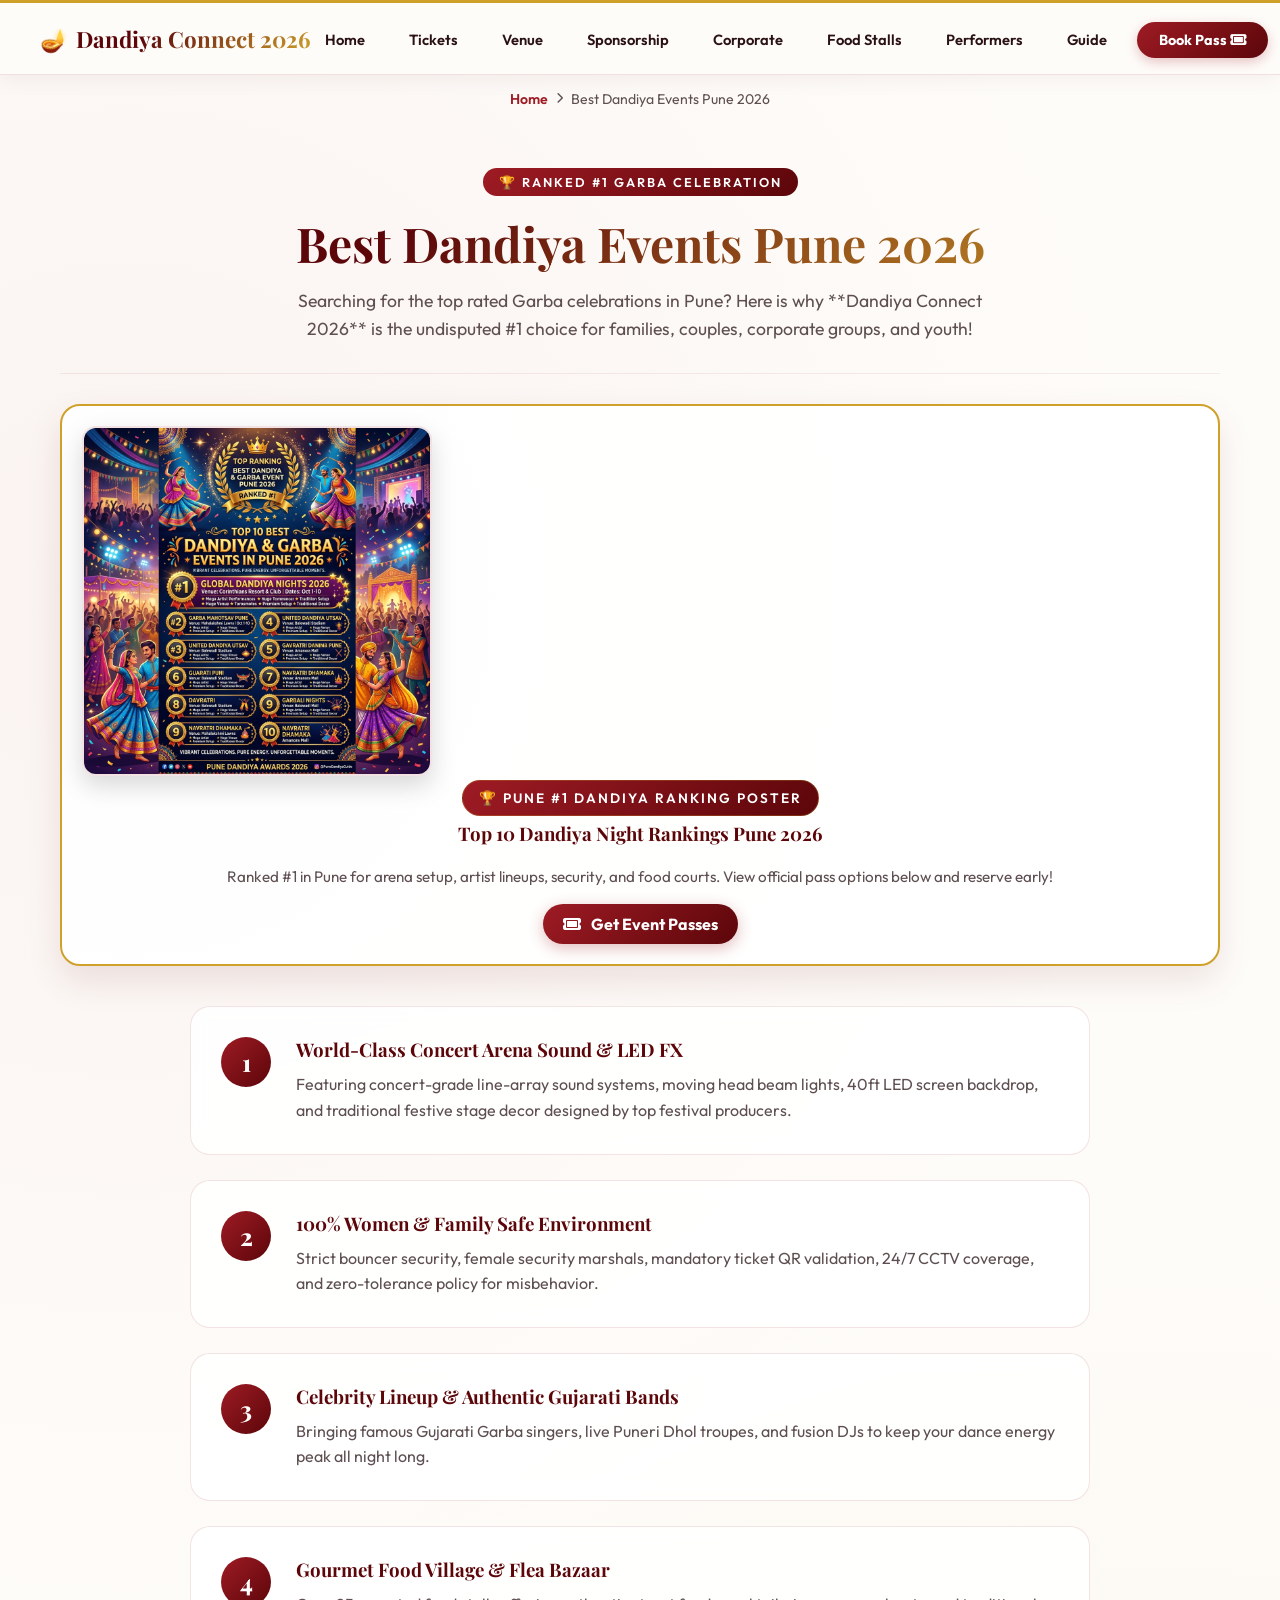
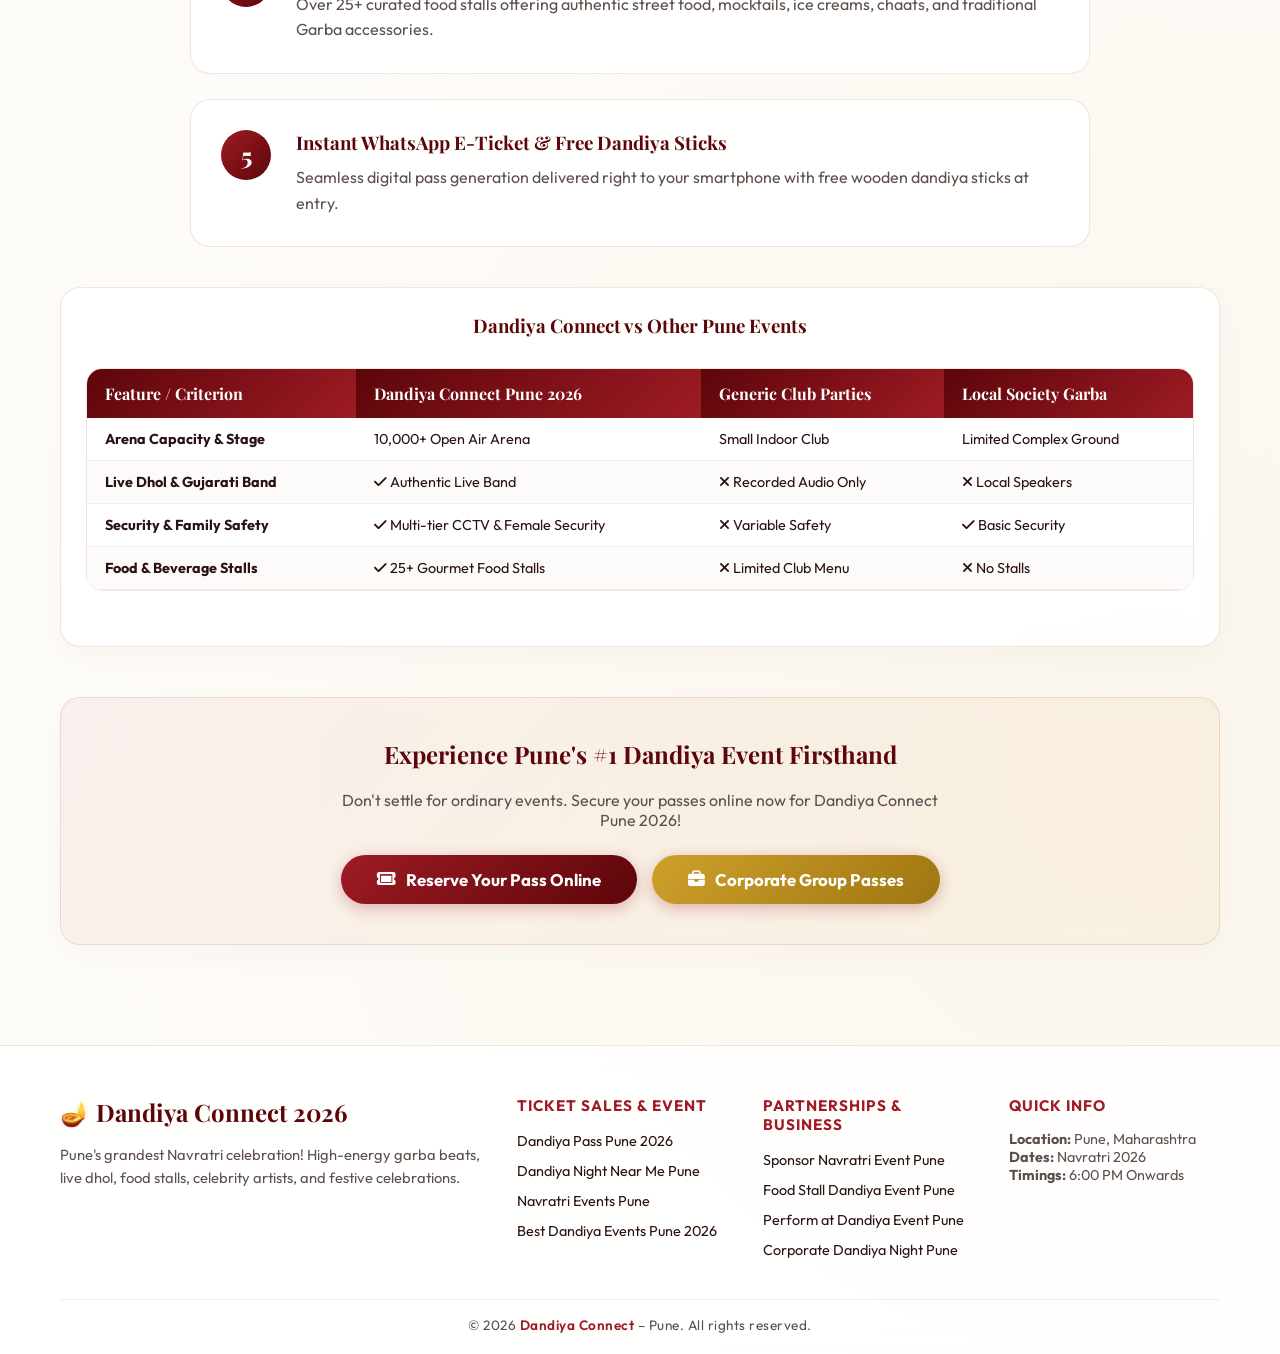
==== best-dandiya-events-pune-2026.html @ 50c331d9 "feat: implement site-wide styling, add new informational pages, and include festive image assets for" ====
<!DOCTYPE html>
<html lang="en">

<head>
    <meta charset="UTF-8">
    <meta name="viewport" content="width=device-width, initial-scale=1.0">
    <title>Best Dandiya Events Pune 2026 | Top Garba Celebrations & Rankings</title>
    <meta name="description" content="Discover why Dandiya Connect is ranked among the best Dandiya events in Pune 2026. Unmatched sound, celebrity artists, 100% family safety, and gourmet food court.">
    
    <!-- Import Google Fonts & FontAwesome -->
    <link rel="preconnect" href="https://fonts.googleapis.com">
    <link rel="preconnect" href="https://fonts.gstatic.com" crossorigin>
    <link href="https://fonts.googleapis.com/css2?family=Outfit:wght@300;400;600;700;800&family=Playfair+Display:ital,wght@0,600;0,700;1,600&display=swap" rel="stylesheet">
    <link rel="stylesheet" href="https://cdnjs.cloudflare.com/ajax/libs/font-awesome/6.4.0/css/all.min.css">
    
    <!-- Master Festive Stylesheet -->
    <link rel="stylesheet" href="css/styles.css">

    <style>
        .ranking-card {
            background: var(--card-bg);
            border: 1px solid var(--card-border);
            border-radius: 20px;
            padding: 30px;
            margin-bottom: 25px;
            backdrop-filter: blur(8px);
            display: flex;
            gap: 25px;
            align-items: flex-start;
        }

        @media (max-width: 768px) {
            .ranking-card {
                flex-direction: column;
            }
        }

        .ranking-num {
            width: 50px;
            height: 50px;
            border-radius: 50%;
            background: linear-gradient(135deg, var(--festive-red), var(--festive-crimson));
            color: #fff;
            font-size: 1.5rem;
            font-weight: 800;
            display: flex;
            align-items: center;
            justify-content: center;
            flex-shrink: 0;
            font-family: 'Playfair Display', serif;
        }

        .comp-table-wrap {
            overflow-x: auto;
            margin: 30px 0;
            border-radius: 16px;
            border: 1px solid var(--card-border);
        }

        .comp-table {
            width: 100%;
            border-collapse: collapse;
            background: rgba(255, 255, 255, 0.9);
            font-size: 0.9rem;
            min-width: 600px;
        }

        .comp-table th {
            background: linear-gradient(135deg, var(--festive-crimson), var(--festive-red));
            color: #fff;
            padding: 14px 18px;
            text-align: left;
            font-family: 'Playfair Display', serif;
            font-size: 1rem;
        }

        .comp-table td {
            padding: 12px 18px;
            border-bottom: 1px solid rgba(158, 27, 36, 0.08);
            color: var(--text-dark);
        }

        .comp-table tr:nth-child(even) {
            background: rgba(158, 27, 36, 0.02);
        }
    </style>
</head>

<body>
    <!-- Top Navigation Header -->
    <nav class="festive-nav">
        <div class="nav-container">
            <a href="index.html" class="nav-brand">
                🪔 <span>Dandiya Connect 2026</span>
            </a>
            <button class="mobile-toggle" id="mobileToggle" aria-label="Toggle navigation">
                <i class="fa-solid fa-bars"></i>
            </button>
            <ul class="nav-menu" id="navMenu">
                <li><a href="index.html" class="nav-link">Home</a></li>
                <li><a href="tickets.html" class="nav-link">Tickets</a></li>
                <li><a href="venue.html" class="nav-link">Venue</a></li>
                <li><a href="sponsorship.html" class="nav-link">Sponsorship</a></li>
                <li><a href="corporate-bookings.html" class="nav-link">Corporate</a></li>
                <li><a href="food-stalls-vendors.html" class="nav-link">Food Stalls</a></li>
                <li><a href="performers-artists.html" class="nav-link">Performers</a></li>
                <li><a href="navratri-events-pune.html" class="nav-link">Guide</a></li>
                <li><a href="tickets.html" class="nav-link nav-cta">Book Pass <i class="fa-solid fa-ticket"></i></a></li>
            </ul>
        </div>
    </nav>

    <div class="dandiya-body">
        <div class="dandiya-container">

            <!-- Breadcrumbs -->
            <nav class="festive-breadcrumbs">
                <a href="index.html">Home</a>
                <i class="fa-solid fa-chevron-right" style="font-size:0.7rem;"></i>
                <span>Best Dandiya Events Pune 2026</span>
            </nav>

            <!-- Hero Section -->
            <section class="subpage-hero">
                <span class="hero-badge">🏆 Ranked #1 Garba Celebration</span>
                <h1>Best Dandiya Events Pune 2026</h1>
                <p>Searching for the top rated Garba celebrations in Pune? Here is why **Dandiya Connect 2026** is the undisputed #1 choice for families, couples, corporate groups, and youth!</p>
            </section>

            <!-- Official Event Poster Banner -->
            <div class="official-poster-card reveal">
                <div class="d-flex flex-column flex-lg-row align-items-center gap-4 text-start">
                    <div style="flex: 1; max-width: 350px; text-align: center;">
                        <img src="images/best_events_poster.png" alt="Best Dandiya Events Pune 2026 Ranking Poster" style="width: 100%; border-radius: 14px; border: 2px solid var(--card-border);">
                    </div>
                    <div style="flex: 1.5;">
                        <span class="badge-festive mb-2 d-inline-block">🏆 PUNE #1 DANDIYA RANKING POSTER</span>
                        <h3 style="font-family: 'Playfair Display', serif; color: var(--festive-crimson); margin-top: 5px;">Top 10 Dandiya Night Rankings Pune 2026</h3>
                        <p style="color: var(--text-muted); line-height: 1.6; font-size: 0.95rem; margin-bottom: 15px;">
                            Ranked #1 in Pune for arena setup, artist lineups, security, and food courts. View official pass options below and reserve early!
                        </p>
                        <a href="tickets.html" class="btn-festive d-inline-block" style="text-decoration: none; padding: 10px 20px;">
                            <i class="fa-solid fa-ticket me-1"></i> Get Event Passes
                        </a>
                    </div>
                </div>
            </div>

            <!-- Ranking Factors List -->
            <div style="max-width: 900px; margin: 40px auto 0;">
                
                <div class="ranking-card reveal">
                    <div class="ranking-num">1</div>
                    <div>
                        <h3 style="font-family:'Playfair Display', serif; color:var(--festive-crimson); margin:0 0 10px;">World-Class Concert Arena Sound & LED FX</h3>
                        <p style="color:var(--text-muted); line-height:1.6; margin:0;">Featuring concert-grade line-array sound systems, moving head beam lights, 40ft LED screen backdrop, and traditional festive stage decor designed by top festival producers.</p>
                    </div>
                </div>

                <div class="ranking-card reveal reveal-d1">
                    <div class="ranking-num">2</div>
                    <div>
                        <h3 style="font-family:'Playfair Display', serif; color:var(--festive-crimson); margin:0 0 10px;">100% Women & Family Safe Environment</h3>
                        <p style="color:var(--text-muted); line-height:1.6; margin:0;">Strict bouncer security, female security marshals, mandatory ticket QR validation, 24/7 CCTV coverage, and zero-tolerance policy for misbehavior.</p>
                    </div>
                </div>

                <div class="ranking-card reveal reveal-d2">
                    <div class="ranking-num">3</div>
                    <div>
                        <h3 style="font-family:'Playfair Display', serif; color:var(--festive-crimson); margin:0 0 10px;">Celebrity Lineup & Authentic Gujarati Bands</h3>
                        <p style="color:var(--text-muted); line-height:1.6; margin:0;">Bringing famous Gujarati Garba singers, live Puneri Dhol troupes, and fusion DJs to keep your dance energy peak all night long.</p>
                    </div>
                </div>

                <div class="ranking-card reveal reveal-d3">
                    <div class="ranking-num">4</div>
                    <div>
                        <h3 style="font-family:'Playfair Display', serif; color:var(--festive-crimson); margin:0 0 10px;">Gourmet Food Village & Flea Bazaar</h3>
                        <p style="color:var(--text-muted); line-height:1.6; margin:0;">Over 25+ curated food stalls offering authentic street food, mocktails, ice creams, chaats, and traditional Garba accessories.</p>
                    </div>
                </div>

                <div class="ranking-card reveal">
                    <div class="ranking-num">5</div>
                    <div>
                        <h3 style="font-family:'Playfair Display', serif; color:var(--festive-crimson); margin:0 0 10px;">Instant WhatsApp E-Ticket & Free Dandiya Sticks</h3>
                        <p style="color:var(--text-muted); line-height:1.6; margin:0;">Seamless digital pass generation delivered right to your smartphone with free wooden dandiya sticks at entry.</p>
                    </div>
                </div>

            </div>

            <!-- Comparison Table -->
            <div class="dandiya-card reveal" style="margin-top: 40px;">
                <h3 style="font-family:'Playfair Display', serif; color:var(--festive-crimson); margin-top:0; text-align:center;">Dandiya Connect vs Other Pune Events</h3>
                <div class="comp-table-wrap">
                    <table class="comp-table">
                        <thead>
                            <tr>
                                <th>Feature / Criterion</th>
                                <th>Dandiya Connect Pune 2026</th>
                                <th>Generic Club Parties</th>
                                <th>Local Society Garba</th>
                            </tr>
                        </thead>
                        <tbody>
                            <tr>
                                <td><strong>Arena Capacity & Stage</strong></td>
                                <td>10,000+ Open Air Arena</td>
                                <td>Small Indoor Club</td>
                                <td>Limited Complex Ground</td>
                            </tr>
                            <tr>
                                <td><strong>Live Dhol & Gujarati Band</strong></td>
                                <td><i class="fa-solid fa-check text-success"></i> Authentic Live Band</td>
                                <td><i class="fa-solid fa-xmark text-danger"></i> Recorded Audio Only</td>
                                <td><i class="fa-solid fa-xmark text-danger"></i> Local Speakers</td>
                            </tr>
                            <tr>
                                <td><strong>Security & Family Safety</strong></td>
                                <td><i class="fa-solid fa-check text-success"></i> Multi-tier CCTV & Female Security</td>
                                <td><i class="fa-solid fa-xmark text-danger"></i> Variable Safety</td>
                                <td><i class="fa-solid fa-check text-success"></i> Basic Security</td>
                            </tr>
                            <tr>
                                <td><strong>Food & Beverage Stalls</strong></td>
                                <td><i class="fa-solid fa-check text-success"></i> 25+ Gourmet Food Stalls</td>
                                <td><i class="fa-solid fa-xmark text-danger"></i> Limited Club Menu</td>
                                <td><i class="fa-solid fa-xmark text-danger"></i> No Stalls</td>
                            </tr>
                        </tbody>
                    </table>
                </div>
            </div>

            <!-- CTA Cross-Link -->
            <div class="dandiya-card reveal" style="text-align: center; margin-top: 50px; padding: 40px; background: linear-gradient(135deg, rgba(158,27,36,0.05), rgba(207,161,43,0.08));">
                <h2 style="font-family: 'Playfair Display', serif; color: var(--festive-crimson); margin-top:0;">Experience Pune's #1 Dandiya Event Firsthand</h2>
                <p style="color: var(--text-muted); max-width: 600px; margin: 10px auto 25px;">Don't settle for ordinary events. Secure your passes online now for Dandiya Connect Pune 2026!</p>
                <div style="display:flex; gap:15px; justify-content:center; flex-wrap:wrap;">
                    <a href="tickets.html" class="btn-festive" style="padding: 14px 36px; font-size: 1.05rem;"><i class="fa-solid fa-ticket"></i> Reserve Your Pass Online</a>
                    <a href="corporate-bookings.html" class="btn-festive" style="padding: 14px 36px; font-size: 1.05rem; background: linear-gradient(135deg, var(--festive-gold), var(--festive-gold-dark));"><i class="fa-solid fa-briefcase"></i> Corporate Group Passes</a>
                </div>
            </div>

        </div>
    </div>

    <!-- Master Footer -->
    <footer class="master-seo-footer">
        <div class="dandiya-container">
            <div class="footer-grid">
                <div class="footer-brand-col">
                    <h4>🪔 Dandiya Connect 2026</h4>
                    <p>Pune's grandest Navratri celebration! High-energy garba beats, live dhol, food stalls, celebrity artists, and festive celebrations.</p>
                </div>
                <div class="footer-col">
                    <h5>Ticket Sales & Event</h5>
                    <ul class="footer-links">
                        <li><a href="tickets.html">Dandiya Pass Pune 2026</a></li>
                        <li><a href="venue.html">Dandiya Night Near Me Pune</a></li>
                        <li><a href="navratri-events-pune.html">Navratri Events Pune</a></li>
                        <li><a href="best-dandiya-events-pune-2026.html">Best Dandiya Events Pune 2026</a></li>
                    </ul>
                </div>
                <div class="footer-col">
                    <h5>Partnerships & Business</h5>
                    <ul class="footer-links">
                        <li><a href="sponsorship.html">Sponsor Navratri Event Pune</a></li>
                        <li><a href="food-stalls-vendors.html">Food Stall Dandiya Event Pune</a></li>
                        <li><a href="performers-artists.html">Perform at Dandiya Event Pune</a></li>
                        <li><a href="corporate-bookings.html">Corporate Dandiya Night Pune</a></li>
                    </ul>
                </div>
                <div class="footer-col">
                    <h5>Quick Info</h5>
                    <p style="font-size:0.9rem; color: var(--text-muted);">
                        <strong>Location:</strong> Pune, Maharashtra<br>
                        <strong>Dates:</strong> Navratri 2026<br>
                        <strong>Timings:</strong> 6:00 PM Onwards
                    </p>
                </div>
            </div>

            <div class="dandiya-footer-bar">
                © 2026 <strong>Dandiya Connect</strong> – Pune. All rights reserved.
            </div>
        </div>
    </footer>

    <!-- Scripts -->
    <script>
        (function() {
            var toggle = document.getElementById('mobileToggle');
            var menu = document.getElementById('navMenu');
            if (toggle && menu) {
                toggle.addEventListener('click', function() {
                    menu.classList.toggle('show');
                });
            }
        })();

        (function() {
            var els = document.querySelectorAll('.reveal');
            function check() {
                var threshold = window.innerHeight * 0.88;
                els.forEach(function(el) {
                    if (el.getBoundingClientRect().top < threshold) {
                        el.classList.add('visible');
                    }
                });
            }
            check();
            window.addEventListener('scroll', check, { passive: true });
            window.addEventListener('resize', check, { passive: true });
        })();
    </script>
</body>

</html>
---- css/styles.css ----
/* ==========================================================================
   Dandiya Connect Pune 2026 - Master Festive Design System & Stylesheet
   ========================================================================== */

*, *::before, *::after {
    box-sizing: border-box;
}

html, body {
    margin: 0;
    padding: 0;
}

:root {
    --festive-red: #9e1b24;
    --festive-crimson: #5c060a;
    --festive-gold: #cfa12b;
    --festive-gold-dark: #9e7511;
    --bg-light: #fefcf9;
    --text-dark: #2a1113;
    --text-muted: #5e4f50;
    --card-bg: rgba(255, 255, 255, 0.88);
    --card-border: rgba(158, 27, 36, 0.12);
}

body {
    background-color: var(--bg-light);
    color: var(--text-dark);
    font-family: 'Outfit', sans-serif;
    margin: 0;
    padding: 0;
    min-height: 100vh;
    position: relative;
    background-image: radial-gradient(circle at 10% 20%, rgba(158, 27, 36, 0.04) 0%, transparent 40%),
                      radial-gradient(circle at 90% 80%, rgba(207, 161, 43, 0.06) 0%, transparent 45%);
}

.dandiya-body {
    display: flex;
    flex-direction: column;
    min-height: 100vh;
    padding-top: 90px;
    padding-bottom: 40px;
    position: relative;
}

.dandiya-container {
    width: 100%;
    max-width: 1200px;
    margin-right: auto;
    margin-left: auto;
    padding-right: 20px;
    padding-left: 20px;
    flex: 1;
}

/* ─── Global Top Navigation Bar ─── */
.festive-nav {
    position: fixed;
    top: 0;
    left: 0;
    right: 0;
    height: 75px;
    background: rgba(254, 252, 249, 0.95);
    backdrop-filter: blur(14px);
    -webkit-backdrop-filter: blur(14px);
    border-top: 3px solid var(--festive-gold);
    border-bottom: 1px solid rgba(158, 27, 36, 0.12);
    z-index: 1000;
    display: flex;
    align-items: center;
    box-shadow: 0 4px 20px rgba(92, 6, 10, 0.06);
}

.nav-container {
    width: 100%;
    max-width: 1240px;
    margin: 0 auto;
    padding: 0 20px;
    display: flex;
    align-items: center;
    justify-content: space-between;
}

.nav-brand {
    font-family: 'Playfair Display', serif;
    font-weight: 700;
    font-size: 1.4rem;
    color: var(--festive-crimson);
    text-decoration: none;
    display: flex;
    align-items: center;
    gap: 8px;
    white-space: nowrap;
}

.nav-brand span {
    background: linear-gradient(135deg, var(--festive-crimson) 30%, var(--festive-gold) 100%);
    -webkit-background-clip: text;
    -webkit-text-fill-color: transparent;
}

.nav-menu {
    display: flex;
    align-items: center;
    gap: 16px;
    list-style: none;
    margin: 0;
    padding: 0;
}

.nav-link {
    text-decoration: none;
    color: var(--text-dark);
    font-weight: 600;
    font-size: 0.92rem;
    transition: all 0.25s ease;
    padding: 8px 14px;
    border-radius: 20px;
    white-space: nowrap;
}

.nav-link:hover {
    color: var(--festive-red);
    background: rgba(158, 27, 36, 0.06);
}

.nav-link.active {
    color: var(--festive-crimson);
    font-weight: 700;
    background: rgba(158, 27, 36, 0.08);
    box-shadow: inset 0 0 0 1px rgba(158, 27, 36, 0.15);
}

.nav-cta {
    background: linear-gradient(135deg, var(--festive-red) 0%, var(--festive-crimson) 100%);
    color: #fff !important;
    padding: 9px 22px;
    border-radius: 25px;
    font-weight: 700;
    font-size: 0.9rem;
    box-shadow: 0 4px 12px rgba(158, 27, 36, 0.25);
    white-space: nowrap;
}

.nav-cta:hover {
    transform: translateY(-1px);
    box-shadow: 0 6px 18px rgba(158, 27, 36, 0.4);
    background: linear-gradient(135deg, var(--festive-crimson) 0%, var(--festive-red) 100%);
}

.mobile-toggle {
    display: none;
    background: none;
    border: none;
    font-size: 1.5rem;
    color: var(--festive-crimson);
    cursor: pointer;
}

@media (max-width: 991px) {
    .mobile-toggle {
        display: block;
    }

    .nav-menu {
        position: fixed;
        top: 75px;
        left: 0;
        right: 0;
        background: #fefcf9;
        border-bottom: 1px solid rgba(158, 27, 36, 0.15);
        flex-direction: column;
        align-items: flex-start;
        padding: 20px;
        gap: 15px;
        box-shadow: 0 15px 30px rgba(0, 0, 0, 0.1);
        display: none;
    }

    .nav-menu.show {
        display: flex;
    }

    .nav-link {
        width: 100%;
        padding: 10px 15px;
    }
}

/* ─── Page Hero Banner (For Subpages) ─── */
.subpage-hero {
    text-align: center;
    padding: 40px 0 30px;
    margin-bottom: 30px;
    border-bottom: 1px solid rgba(158, 27, 36, 0.08);
    position: relative;
}

.subpage-hero .hero-badge {
    display: inline-block;
    background: linear-gradient(135deg, var(--festive-red) 0%, var(--festive-crimson) 100%);
    color: #fff;
    font-weight: 600;
    font-size: 0.8rem;
    letter-spacing: 2px;
    text-transform: uppercase;
    padding: 6px 16px;
    border-radius: 20px;
    margin-bottom: 15px;
}

.subpage-hero h1 {
    font-family: 'Playfair Display', serif;
    font-size: 2.5rem;
    font-weight: 700;
    margin: 0 0 12px;
    background: linear-gradient(135deg, var(--festive-crimson) 30%, var(--festive-gold) 100%);
    -webkit-background-clip: text;
    -webkit-text-fill-color: transparent;
}

@media (min-width: 768px) {
    .subpage-hero h1 {
        font-size: 3rem;
    }
}

.subpage-hero p {
    font-size: 1.1rem;
    color: var(--text-muted);
    max-width: 700px;
    margin: 0 auto;
    line-height: 1.6;
}

/* ─── Breadcrumbs ─── */
.festive-breadcrumbs {
    display: flex;
    align-items: center;
    justify-content: center;
    gap: 8px;
    font-size: 0.88rem;
    color: var(--text-muted);
    margin-bottom: 20px;
}

.festive-breadcrumbs a {
    color: var(--festive-red);
    text-decoration: none;
    font-weight: 600;
}

.festive-breadcrumbs a:hover {
    text-decoration: underline;
}

/* ─── Grid Systems ─── */
.dandiya-grid {
    display: flex;
    flex-direction: column;
    gap: 40px;
}

@media (min-width: 992px) {
    .dandiya-grid {
        flex-direction: row;
        align-items: center;
    }

    .dandiya-col-left {
        flex: 0 0 42%;
        max-width: 42%;
    }

    .dandiya-col-right {
        flex: 0 0 58%;
        max-width: 58%;
        padding-left: 30px;
    }
}

.dandiya-title {
    font-family: 'Playfair Display', serif;
    font-weight: 700;
    font-size: 2.5rem;
    line-height: 1.2;
    background: linear-gradient(135deg, var(--festive-crimson) 30%, var(--festive-gold) 100%);
    -webkit-background-clip: text;
    -webkit-text-fill-color: transparent;
    letter-spacing: -0.5px;
    margin-bottom: 15px;
}

@media (min-width: 768px) {
    .dandiya-title {
        font-size: 3.2rem;
    }
}

.highlight-text {
    color: var(--festive-red);
    font-weight: 600;
    font-size: 1.1rem;
    letter-spacing: 0.5px;
    margin-bottom: 20px;
}

.dandiya-card {
    background: var(--card-bg);
    border: 1px solid var(--card-border);
    border-radius: 20px;
    backdrop-filter: blur(8px);
    -webkit-backdrop-filter: blur(8px);
    transition: all 0.4s cubic-bezier(0.165, 0.84, 0.44, 1);
    padding: 25px;
    box-shadow: 0 10px 30px rgba(92, 6, 10, 0.03);
}

.dandiya-card:hover {
    transform: translateY(-3px);
    border-color: rgba(158, 27, 36, 0.25);
    box-shadow: 0 15px 35px rgba(92, 6, 10, 0.08);
}

.badge-festive {
    background: linear-gradient(135deg, var(--festive-red) 0%, var(--festive-crimson) 100%);
    color: #fff;
    font-weight: 600;
    letter-spacing: 2px;
    padding: 8px 16px;
    border-radius: 30px;
    border: 1px solid rgba(207, 161, 43, 0.25);
    display: inline-block;
    font-size: 0.85rem;
}

.btn-festive {
    background: linear-gradient(135deg, var(--festive-red) 0%, var(--festive-crimson) 100%);
    color: #fff !important;
    font-weight: 700;
    border: none;
    border-radius: 30px;
    padding: 14px 32px;
    transition: all 0.3s ease;
    display: inline-flex;
    align-items: center;
    justify-content: center;
    gap: 10px;
    box-shadow: 0 4px 15px rgba(158, 27, 36, 0.3);
    text-decoration: none;
}

.btn-festive:hover {
    transform: translateY(-2px);
    box-shadow: 0 8px 25px rgba(158, 27, 36, 0.5);
    color: #fff !important;
}

.btn-festive-gold {
    background: linear-gradient(135deg, var(--festive-gold) 0%, var(--festive-gold-dark) 100%);
    color: #fff !important;
    font-weight: 700;
    border: none;
    border-radius: 30px;
    padding: 14px 32px;
    transition: all 0.3s ease;
    display: inline-flex;
    align-items: center;
    justify-content: center;
    gap: 10px;
    box-shadow: 0 4px 15px rgba(207, 161, 43, 0.35);
    text-decoration: none;
}

.btn-festive-gold:hover {
    transform: translateY(-2px);
    box-shadow: 0 8px 25px rgba(207, 161, 43, 0.55);
    color: #fff !important;
}

.btn-festive-outline {
    background: #ffffff;
    color: var(--festive-crimson) !important;
    font-weight: 700;
    border: 2px solid var(--festive-crimson);
    border-radius: 30px;
    padding: 12px 30px;
    transition: all 0.3s ease;
    display: inline-flex;
    align-items: center;
    justify-content: center;
    gap: 10px;
    box-shadow: 0 4px 12px rgba(92, 6, 10, 0.08);
    text-decoration: none;
}

.btn-festive-outline:hover {
    transform: translateY(-2px);
    background: var(--festive-crimson);
    color: #ffffff !important;
    box-shadow: 0 8px 20px rgba(92, 6, 10, 0.3);
}

.pill-icon {
    width: 44px;
    height: 44px;
    border-radius: 50%;
    display: flex;
    align-items: center;
    justify-content: center;
    background: rgba(158, 27, 36, 0.06);
    color: var(--festive-red);
    font-size: 1.15rem;
    border: 1px solid rgba(158, 27, 36, 0.12);
}

/* ─── Form Controls ─── */
.booking-form {
    background: var(--card-bg);
    border: 1px solid var(--card-border);
    border-radius: 20px;
    padding: 30px;
    box-shadow: 0 10px 30px rgba(92, 6, 10, 0.03);
    backdrop-filter: blur(8px);
    -webkit-backdrop-filter: blur(8px);
    margin-top: 0;
    text-align: left;
    max-width: 600px;
    margin-left: auto;
    margin-right: auto;
    width: 100%;
    box-sizing: border-box;
    position: relative;
    overflow: visible;
}

.booking-form::before {
    content: '';
    position: absolute;
    top: 0;
    left: 10%;
    right: 10%;
    height: 3px;
    background: linear-gradient(90deg, var(--festive-gold), var(--festive-red), var(--festive-gold));
    border-radius: 0 0 3px 3px;
}

.booking-title {
    font-family: 'Playfair Display', serif;
    font-weight: 700;
    font-size: 1.5rem;
    margin-bottom: 20px;
    color: var(--text-dark);
}

.form-group {
    margin-bottom: 20px;
}

.form-label {
    display: block;
    font-size: 0.85rem;
    font-weight: 600;
    color: var(--text-muted);
    margin-bottom: 8px;
    text-transform: uppercase;
    letter-spacing: 0.5px;
}

.form-control {
    width: 100%;
    padding: 12px 16px;
    border: 1px solid rgba(158, 27, 36, 0.15);
    border-radius: 12px;
    background: rgba(255, 255, 255, 0.9);
    color: var(--text-dark);
    font-family: 'Outfit', sans-serif;
    font-size: 0.95rem;
    transition: all 0.3s ease;
    box-sizing: border-box;
    -webkit-appearance: none;
    appearance: none;
}

.form-control:focus {
    outline: none;
    border-color: var(--festive-red);
    box-shadow: 0 0 0 3px rgba(158, 27, 36, 0.1);
    background: #fff;
}

.btn-submit {
    background: linear-gradient(135deg, var(--festive-red) 0%, var(--festive-crimson) 100%);
    color: #fff;
    font-weight: 700;
    border: none;
    border-radius: 30px;
    padding: 14px 32px;
    transition: all 0.3s ease;
    display: flex;
    align-items: center;
    justify-content: center;
    gap: 10px;
    box-shadow: 0 4px 15px rgba(158, 27, 36, 0.25);
    cursor: pointer;
    width: 100%;
    font-size: 1.05rem;
    font-family: 'Outfit', sans-serif;
}

.btn-submit:hover {
    transform: translateY(-2px);
    box-shadow: 0 8px 25px rgba(158, 27, 36, 0.45);
}

/* Custom Dropdown */
.custom-select-wrap {
    position: relative;
    width: 100%;
    z-index: 200;
}

.custom-select-trigger {
    width: 100%;
    padding: 12px 42px 12px 16px;
    border: 1px solid rgba(158, 27, 36, 0.15);
    border-radius: 12px;
    background: rgba(255, 255, 255, 0.9);
    color: var(--text-muted);
    font-family: 'Outfit', sans-serif;
    font-size: 0.95rem;
    cursor: pointer;
    transition: all 0.3s ease;
    position: relative;
    user-select: none;
}

.custom-select-trigger.has-value {
    color: var(--text-dark);
}

.custom-select-trigger::after {
    content: '';
    position: absolute;
    right: 16px;
    top: 50%;
    transform: translateY(-50%) rotate(0deg);
    width: 0;
    height: 0;
    border-left: 5px solid transparent;
    border-right: 5px solid transparent;
    border-top: 5px solid var(--text-muted);
    transition: transform 0.3s ease;
}

.custom-select-wrap.open .custom-select-trigger {
    border-color: var(--festive-red);
    box-shadow: 0 0 0 3px rgba(158, 27, 36, 0.1);
    background: #fff;
    border-bottom-left-radius: 0;
    border-bottom-right-radius: 0;
}

.custom-select-wrap.open .custom-select-trigger::after {
    transform: translateY(-50%) rotate(180deg);
}

.custom-select-options {
    position: absolute;
    top: 100%;
    left: 0;
    right: 0;
    background: #fff;
    border: 1px solid var(--festive-red);
    border-top: none;
    border-radius: 0 0 12px 12px;
    max-height: 0;
    overflow: hidden;
    transition: max-height 0.35s cubic-bezier(0.4, 0, 0.2, 1), opacity 0.25s ease;
    opacity: 0;
    z-index: 100;
    box-shadow: 0 12px 28px rgba(92, 6, 10, 0.12);
}

.custom-select-wrap.open .custom-select-options {
    max-height: 220px;
    opacity: 1;
    overflow-y: auto;
}

.custom-option {
    padding: 11px 18px;
    font-family: 'Outfit', sans-serif;
    font-size: 0.95rem;
    color: var(--text-dark);
    cursor: pointer;
    transition: all 0.2s ease;
    border-bottom: 1px solid rgba(158, 27, 36, 0.04);
}

.custom-option:last-child {
    border-bottom: none;
}

.custom-option:hover {
    background: linear-gradient(135deg, rgba(158, 27, 36, 0.06), rgba(207, 161, 43, 0.06));
    color: var(--festive-red);
    padding-left: 22px;
}

.custom-option.selected {
    background: linear-gradient(135deg, rgba(158, 27, 36, 0.1), rgba(207, 161, 43, 0.08));
    color: var(--festive-red);
    font-weight: 600;
}

/* ─── Highlights & Features ─── */
.feature-grid {
    display: grid;
    grid-template-columns: 1fr;
    gap: 15px;
    margin-bottom: 25px;
}

@media (min-width: 576px) {
    .feature-grid {
        grid-template-columns: 1fr 1fr;
    }
}

.feature-item {
    display: flex;
    align-items: center;
    gap: 15px;
    padding: 12px 18px;
    background: rgba(255, 255, 255, 0.8);
    border-radius: 12px;
    border: 1px solid rgba(158, 27, 36, 0.08);
    box-shadow: 0 4px 10px rgba(0, 0, 0, 0.02);
}

.poster-container {
    position: relative;
    display: inline-block;
    width: 100%;
    max-width: 420px;
    margin: 0 auto;
}

.poster-container::after {
    content: '';
    position: absolute;
    inset: -2px;
    border-radius: 20px;
    background: linear-gradient(45deg, var(--festive-red), var(--festive-gold), var(--festive-crimson));
    z-index: -1;
    opacity: 0.18;
    filter: blur(10px);
    transition: opacity 0.3s ease;
}

.poster-container:hover::after {
    opacity: 0.4;
}

.poster-img {
    border-radius: 18px;
    box-shadow: 0 15px 35px rgba(92, 6, 10, 0.15);
    height: auto;
    width: 100%;
    max-height: 680px;
    border: 1px solid rgba(255, 255, 255, 0.5);
}

/* ─── Social Buttons & Links ─── */
.insta-link {
    display: inline-flex;
    align-items: center;
    gap: 12px;
    text-decoration: none;
    color: var(--text-dark);
    font-weight: 600;
    font-size: 0.95rem;
    transition: all 0.3s ease;
    padding: 8px 18px;
    background: rgba(255, 255, 255, 0.7);
    border: 1px solid rgba(158, 27, 36, 0.1);
    border-radius: 25px;
    box-shadow: 0 4px 10px rgba(0, 0, 0, 0.02);
    width: auto;
    box-sizing: border-box;
}

.insta-link:hover {
    color: #d6249f;
    background: rgba(255, 255, 255, 0.95);
    border-color: rgba(214, 36, 159, 0.3);
    transform: translateY(-2px);
    box-shadow: 0 6px 15px rgba(214, 36, 159, 0.12);
}

.insta-icon-wrapper {
    width: 32px;
    height: 32px;
    border-radius: 50%;
    display: flex;
    align-items: center;
    justify-content: center;
    background: radial-gradient(circle at 30% 107%, #fdf497 0%, #fdf497 5%, #fd5949 45%, #d6249f 60%, #285AEB 90%);
    font-size: 1.05rem;
    color: #fff;
    transition: transform 0.3s ease;
}

.insta-link:hover .insta-icon-wrapper {
    transform: scale(1.1);
}

/* ─── Multi-Column Cross-Linking Footer ─── */
.master-seo-footer {
    margin-top: 60px;
    background: rgba(255, 255, 255, 0.85);
    border-top: 1px solid rgba(158, 27, 36, 0.12);
    padding: 50px 0 20px;
    backdrop-filter: blur(10px);
}

.footer-grid {
    display: grid;
    grid-template-columns: 1fr;
    gap: 35px;
}

@media (min-width: 768px) {
    .footer-grid {
        grid-template-columns: 2fr 1fr 1fr 1fr;
    }
}

.footer-brand-col h4 {
    font-family: 'Playfair Display', serif;
    font-size: 1.5rem;
    color: var(--festive-crimson);
    margin-top: 0;
    margin-bottom: 12px;
}

.footer-brand-col p {
    color: var(--text-muted);
    font-size: 0.92rem;
    line-height: 1.6;
    margin-bottom: 20px;
}

.footer-col h5 {
    font-family: 'Outfit', sans-serif;
    font-size: 0.95rem;
    font-weight: 700;
    text-transform: uppercase;
    letter-spacing: 1px;
    color: var(--festive-red);
    margin-top: 0;
    margin-bottom: 15px;
}

.footer-links {
    list-style: none;
    padding: 0;
    margin: 0;
    display: flex;
    flex-direction: column;
    gap: 10px;
}

.footer-links a {
    color: var(--text-dark);
    text-decoration: none;
    font-size: 0.9rem;
    transition: color 0.2s ease;
}

.footer-links a:hover {
    color: var(--festive-red);
    text-decoration: underline;
}

.dandiya-footer-bar {
    text-align: center;
    padding: 16px 0 0;
    font-size: 0.85rem;
    color: var(--text-muted);
    letter-spacing: 0.5px;
    border-top: 1px solid rgba(158, 27, 36, 0.08);
    margin-top: 40px;
    width: 100%;
}

.dandiya-footer-bar strong {
    color: var(--festive-red);
    font-weight: 600;
}

/* ─── Floating Festive Stickers ─── */
.sticker {
    position: absolute;
    pointer-events: none;
    user-select: none;
    z-index: 0;
    opacity: 0.12;
    font-size: 3rem;
}

.sticker-1 { top: 60px; right: 5%; font-size: 2.8rem; animation: floatA 6s ease-in-out infinite; }
.sticker-2 { top: 45%; left: 3%; font-size: 2.2rem; animation: floatB 7s ease-in-out infinite; }
.sticker-3 { bottom: 18%; right: 4%; font-size: 2.5rem; animation: floatA 5.5s ease-in-out infinite 1s; }
.sticker-4 { top: 30%; right: 2%; font-size: 1.8rem; animation: floatB 8s ease-in-out infinite 0.5s; }
.sticker-5 { bottom: 35%; left: 5%; font-size: 2rem; animation: floatA 6.5s ease-in-out infinite 2s; }

@keyframes floatA {
    0%, 100% { transform: translateY(0) rotate(0deg); }
    50% { transform: translateY(-12px) rotate(5deg); }
}

@keyframes floatB {
    0%, 100% { transform: translateY(0) rotate(0deg); }
    50% { transform: translateY(-10px) rotate(-4deg); }
}

@media (max-width: 768px) {
    .sticker { font-size: 1.8rem !important; opacity: 0.08; }
}

/* ─── Scroll Reveal Animations ─── */
.reveal {
    opacity: 0;
    transform: translateY(24px);
    transition: opacity 0.7s cubic-bezier(0.16, 1, 0.3, 1), transform 0.7s cubic-bezier(0.16, 1, 0.3, 1);
}

.reveal.visible {
    opacity: 1;
    transform: translateY(0);
}

.reveal-d1 { transition-delay: 0.1s; }
.reveal-d2 { transition-delay: 0.2s; }
.reveal-d3 { transition-delay: 0.3s; }

/* ─── Decorative Section Divider ─── */
.section-divider {
    display: flex;
    align-items: center;
    justify-content: center;
    gap: 14px;
    margin: 25px 0 5px;
    position: relative;
    z-index: 1;
}

.section-divider::before,
.section-divider::after {
    content: '';
    flex: 1;
    max-width: 120px;
    height: 1px;
    background: linear-gradient(90deg, transparent, rgba(158, 27, 36, 0.2));
}

.section-divider::after {
    background: linear-gradient(90deg, rgba(158, 27, 36, 0.2), transparent);
}

.section-divider .divider-icon {
    font-size: 1.3rem;
    opacity: 0.6;
    animation: pulse-icon 2.5s ease-in-out infinite;
}

@keyframes pulse-icon {
    0%, 100% { transform: scale(1); }
    50% { transform: scale(1.15); }
}

/* ─── Professional Event Overview Showcase (Homepage) ─── */
.event-overview-card {
    background: linear-gradient(145deg, rgba(255, 255, 255, 0.95), rgba(254, 248, 238, 0.9));
    border: 1.5px solid rgba(158, 27, 36, 0.18);
    border-radius: 24px;
    padding: 32px 28px;
    box-shadow: 0 15px 40px rgba(92, 6, 10, 0.07);
    backdrop-filter: blur(10px);
    position: relative;
    overflow: hidden;
    height: 100%;
    display: flex;
    flex-direction: column;
    justify-content: space-between;
}

.event-overview-card::before {
    content: '';
    position: absolute;
    top: 0;
    left: 0;
    right: 0;
    height: 5px;
    background: linear-gradient(90deg, var(--festive-red), var(--festive-gold), var(--festive-red));
}

.event-overview-badge {
    display: inline-flex;
    align-items: center;
    gap: 8px;
    background: rgba(158, 27, 36, 0.08);
    color: var(--festive-red);
    font-size: 0.82rem;
    font-weight: 700;
    letter-spacing: 1px;
    padding: 6px 14px;
    border-radius: 30px;
    margin-bottom: 20px;
}

.event-stats-grid {
    display: grid;
    grid-template-columns: repeat(2, 1fr);
    gap: 14px;
    margin: 20px 0;
}

.stat-item {
    background: rgba(255, 255, 255, 0.9);
    border: 1px solid rgba(158, 27, 36, 0.12);
    border-radius: 16px;
    padding: 14px 12px;
    text-align: center;
    transition: transform 0.3s ease, box-shadow 0.3s ease;
}

.stat-item:hover {
    transform: translateY(-3px);
    box-shadow: 0 8px 20px rgba(158, 27, 36, 0.1);
}

.stat-number {
    font-family: 'Playfair Display', serif;
    font-size: 1.45rem;
    font-weight: 700;
    color: var(--festive-crimson);
    line-height: 1.2;
}

.stat-label {
    font-size: 0.78rem;
    color: var(--text-muted);
    font-weight: 600;
    margin-top: 4px;
}

.quick-details-list {
    list-style: none;
    padding: 0;
    margin: 15px 0 25px;
}

.quick-details-list li {
    display: flex;
    align-items: center;
    gap: 12px;
    font-size: 0.92rem;
    color: var(--text-dark);
    padding: 9px 0;
    border-bottom: 1px dashed rgba(158, 27, 36, 0.12);
}

.quick-details-list li i {
    width: 28px;
    height: 28px;
    border-radius: 50%;
    background: rgba(158, 27, 36, 0.08);
    color: var(--festive-red);
    display: flex;
    align-items: center;
    justify-content: center;
    font-size: 0.85rem;
    flex-shrink: 0;
}

/* ─── Subpage Poster Image Cards ─── */
.subpage-poster-wrapper {
    position: relative;
    border-radius: 20px;
    overflow: hidden;
    box-shadow: 0 14px 35px rgba(92, 6, 10, 0.12);
    border: 2px solid rgba(158, 27, 36, 0.15);
    margin-bottom: 25px;
    transition: transform 0.35s ease, box-shadow 0.35s ease;
}

.subpage-poster-wrapper:hover {
    transform: translateY(-4px);
    box-shadow: 0 18px 45px rgba(158, 27, 36, 0.2);
}

.subpage-poster-img {
    width: 100%;
    height: 380px;
    object-fit: cover;
    display: block;
}

.subpage-poster-overlay {
    position: absolute;
    bottom: 0;
    left: 0;
    right: 0;
    background: linear-gradient(180deg, transparent 0%, rgba(42, 17, 19, 0.85) 100%);
    padding: 25px 20px 18px;
    color: #ffffff;
}

.subpage-poster-title {
    font-family: 'Playfair Display', serif;
    font-size: 1.35rem;
    margin: 0 0 4px;
    color: #fff;
}

.subpage-poster-subtitle {
    font-size: 0.85rem;
    opacity: 0.9;
    color: #f1e0c5;
    margin: 0;
}

.official-poster-card {
    background: rgba(255, 255, 255, 0.95);
    border: 2px solid var(--festive-gold);
    border-radius: 20px;
    padding: 20px;
    text-align: center;
    box-shadow: 0 15px 35px rgba(92, 6, 10, 0.1);
    margin: 30px 0;
}

.official-poster-card img {
    max-width: 100%;
    border-radius: 14px;
    box-shadow: 0 10px 25px rgba(0, 0, 0, 0.15);
}

/* ─── Live Countdown Timer ─── */
.countdown-container {
    background: linear-gradient(135deg, var(--festive-crimson) 0%, var(--festive-red) 100%);
    border: 2px solid var(--festive-gold);
    border-radius: 20px;
    padding: 25px 20px;
    color: #ffffff;
    text-align: center;
    box-shadow: 0 12px 35px rgba(92, 6, 10, 0.2);
    margin: 35px 0;
}

.countdown-title {
    font-family: 'Playfair Display', serif;
    font-size: 1.25rem;
    color: var(--festive-gold);
    margin: 0 0 15px;
    letter-spacing: 1px;
    text-transform: uppercase;
}

.countdown-grid {
    display: flex;
    justify-content: center;
    align-items: center;
    gap: 15px;
}

.countdown-box {
    background: rgba(0, 0, 0, 0.25);
    border: 1px solid rgba(207, 161, 43, 0.4);
    border-radius: 14px;
    padding: 12px 18px;
    min-width: 75px;
    backdrop-filter: blur(6px);
}

.countdown-num {
    font-size: 1.8rem;
    font-weight: 800;
    line-height: 1;
    color: #ffffff;
    font-family: 'Outfit', sans-serif;
}

.countdown-label {
    font-size: 0.72rem;
    text-transform: uppercase;
    letter-spacing: 1.5px;
    color: rgba(255, 255, 255, 0.85);
    margin-top: 5px;
}

/* ─── Artist Showcase Grid ─── */
.artist-showcase-grid {
    display: grid;
    grid-template-columns: repeat(1, 1fr);
    gap: 22px;
    margin: 30px 0;
}

@media (min-width: 768px) {
    .artist-showcase-grid {
        grid-template-columns: repeat(3, 1fr);
    }
}

.artist-showcase-card {
    background: var(--card-bg);
    border: 1px solid var(--card-border);
    border-radius: 20px;
    padding: 20px;
    text-align: center;
    transition: all 0.35s ease;
    backdrop-filter: blur(8px);
}

.artist-showcase-card:hover {
    transform: translateY(-4px);
    border-color: var(--festive-red);
    box-shadow: 0 12px 30px rgba(158, 27, 36, 0.15);
}

.artist-avatar-wrap {
    width: 90px;
    height: 90px;
    border-radius: 50%;
    margin: 0 auto 15px;
    background: linear-gradient(135deg, var(--festive-red), var(--festive-gold));
    padding: 3px;
    box-shadow: 0 6px 18px rgba(158, 27, 36, 0.2);
}

.artist-avatar-icon {
    width: 100%;
    height: 100%;
    border-radius: 50%;
    background: #ffffff;
    display: flex;
    align-items: center;
    justify-content: center;
    font-size: 2.2rem;
    color: var(--festive-crimson);
}

.artist-name {
    font-family: 'Playfair Display', serif;
    font-size: 1.2rem;
    color: var(--festive-crimson);
    margin: 0 0 5px;
}

.artist-role {
    font-size: 0.82rem;
    color: var(--festive-gold-dark);
    font-weight: 700;
    text-transform: uppercase;
    letter-spacing: 1px;
    margin-bottom: 8px;
}

/* ─── Festival Timeline / Schedule ─── */
.schedule-timeline {
    display: grid;
    grid-template-columns: 1fr;
    gap: 15px;
    margin: 30px 0;
}

@media (min-width: 768px) {
    .schedule-timeline {
        grid-template-columns: repeat(3, 1fr);
    }
}

.schedule-card {
    background: rgba(255, 255, 255, 0.9);
    border: 1px solid rgba(158, 27, 36, 0.12);
    border-radius: 16px;
    padding: 20px;
    transition: all 0.3s ease;
}

.schedule-card:hover {
    border-color: var(--festive-gold-dark);
    box-shadow: 0 8px 24px rgba(207, 161, 43, 0.15);
}

.schedule-day {
    display: inline-block;
    background: linear-gradient(135deg, var(--festive-red), var(--festive-crimson));
    color: #ffffff;
    font-size: 0.75rem;
    font-weight: 700;
    padding: 4px 12px;
    border-radius: 12px;
    margin-bottom: 10px;
    letter-spacing: 1px;
}

/* ─── Pre-Footer Call To Action Banner ─── */
.prefooter-cta-banner {
    background: linear-gradient(135deg, var(--festive-crimson) 0%, var(--festive-red) 100%);
    border: 2px solid var(--festive-gold);
    border-radius: 24px;
    padding: 45px 30px;
    text-align: center;
    color: #ffffff;
    margin: 50px 0 20px;
    box-shadow: 0 16px 40px rgba(92, 6, 10, 0.25);
    position: relative;
    overflow: hidden;
}

.prefooter-cta-banner h2 {
    font-family: 'Playfair Display', serif;
    font-size: 2.2rem;
    color: #ffffff;
    margin: 0 0 12px;
}

.prefooter-cta-banner p {
    font-size: 1.05rem;
    color: rgba(255, 255, 255, 0.9);
    max-width: 650px;
    margin: 0 auto 25px;
    line-height: 1.6;
}

/* ─── Trust Badges & Newsletter ─── */
.newsletter-box {
    display: flex;
    gap: 10px;
    max-width: 450px;
    margin: 15px 0;
}

.newsletter-box input {
    flex: 1;
    padding: 10px 16px;
    border-radius: 20px;
    border: 1px solid rgba(158, 27, 36, 0.2);
    font-size: 0.9rem;
    outline: none;
}

.newsletter-box button {
    background: linear-gradient(135deg, var(--festive-red), var(--festive-crimson));
    color: #fff;
    border: none;
    border-radius: 20px;
    padding: 10px 20px;
    font-weight: 700;
    cursor: pointer;
    font-size: 0.88rem;
    transition: all 0.25s ease;
}

.newsletter-box button:hover {
    transform: translateY(-1px);
    box-shadow: 0 4px 12px rgba(158, 27, 36, 0.3);
}
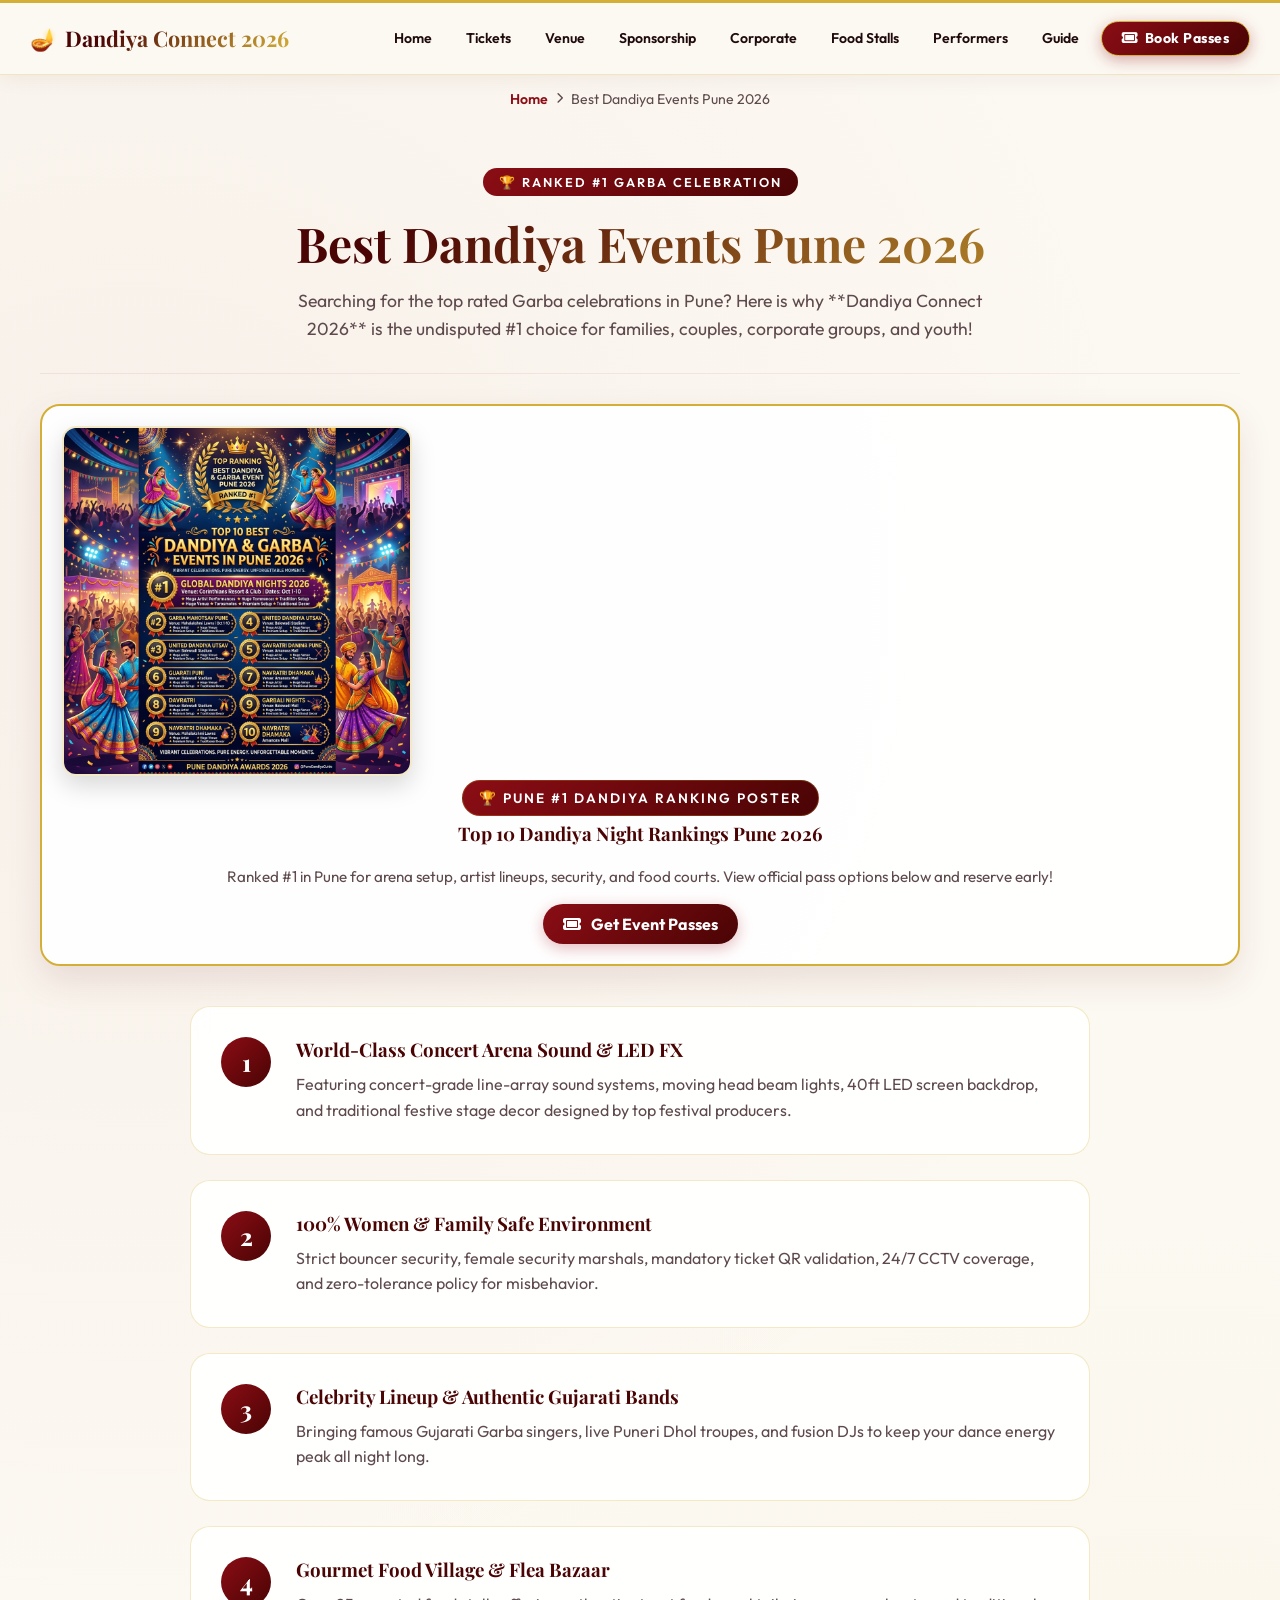
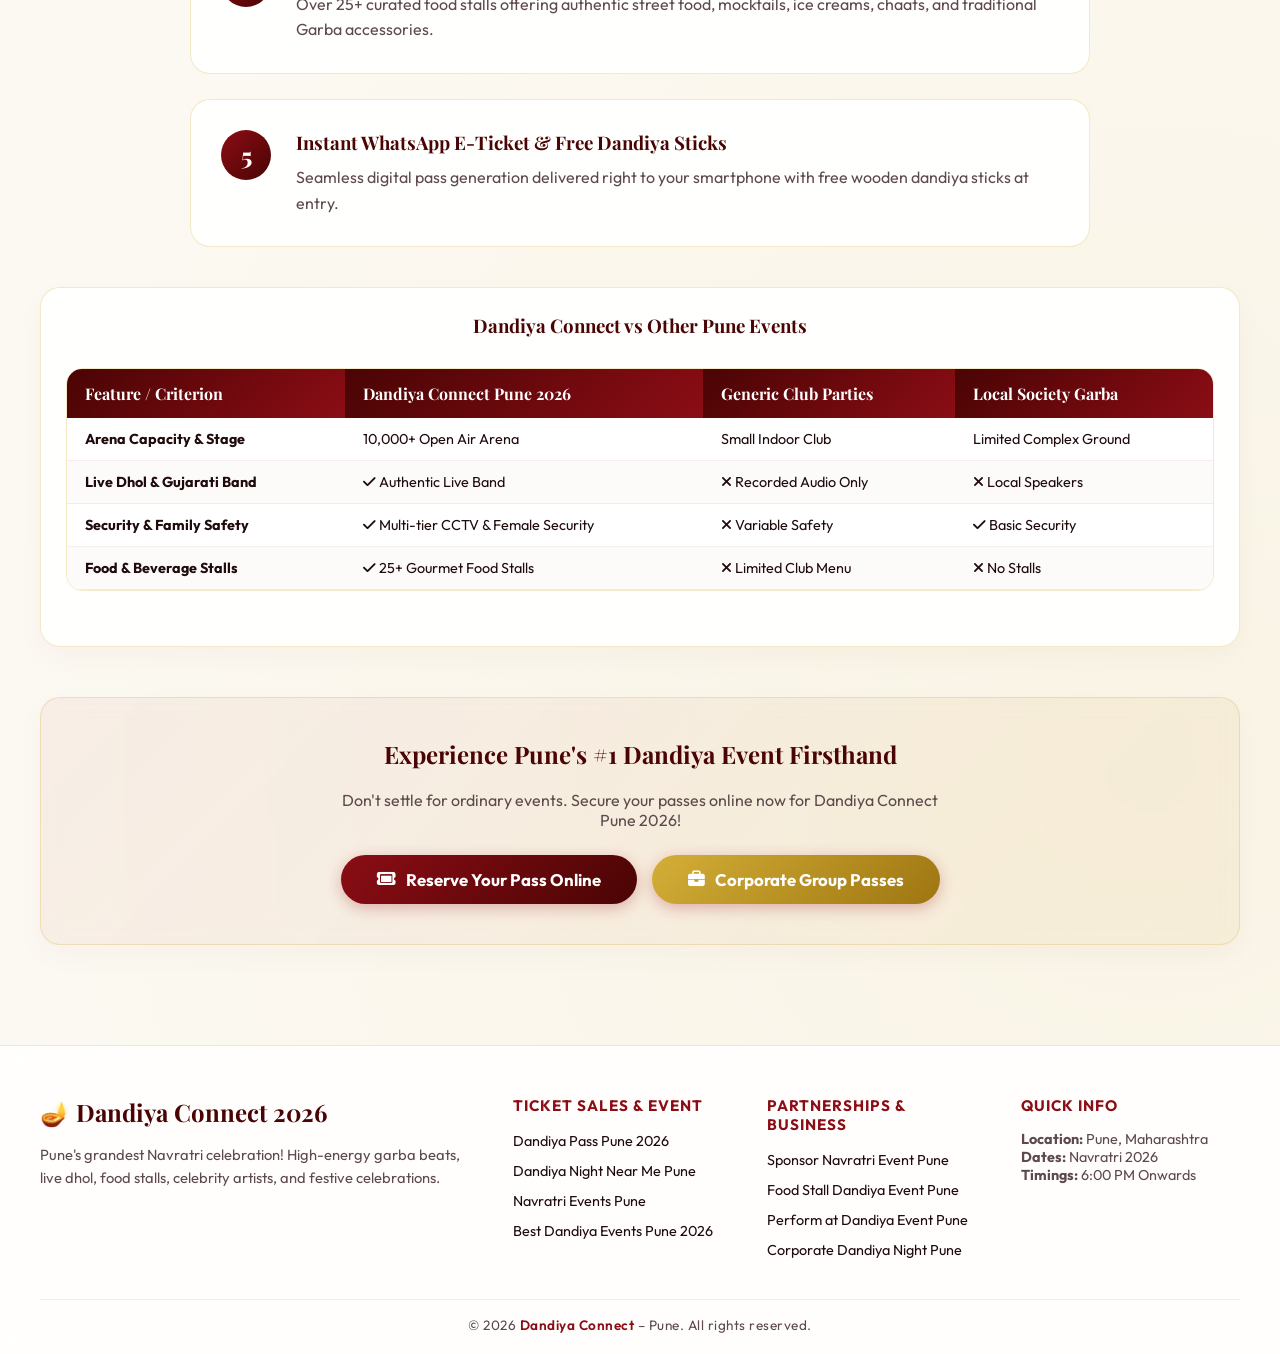
==== commit 2d4b0e5c: "refactor: update ticket booking UI components and add new stylesheet for enhanced layout consistency" ====
--- a/best-dandiya-events-pune-2026.html
+++ b/best-dandiya-events-pune-2026.html
@@ -14,7 +14,7 @@
     <link rel="stylesheet" href="https://cdnjs.cloudflare.com/ajax/libs/font-awesome/6.4.0/css/all.min.css">
     
     <!-- Master Festive Stylesheet -->
-    <link rel="stylesheet" href="css/styles.css">
+    <link rel="stylesheet" href="css/styles.css?v=2.0">
 
     <style>
         .ranking-card {
@@ -105,7 +105,7 @@
                 <li><a href="food-stalls-vendors.html" class="nav-link">Food Stalls</a></li>
                 <li><a href="performers-artists.html" class="nav-link">Performers</a></li>
                 <li><a href="navratri-events-pune.html" class="nav-link">Guide</a></li>
-                <li><a href="tickets.html" class="nav-link nav-cta">Book Pass <i class="fa-solid fa-ticket"></i></a></li>
+                <li><a href="tickets.html" class="nav-link nav-cta"><i class="fa-solid fa-ticket me-1"></i> Book Passes</a></li>
             </ul>
         </div>
     </nav>
--- a/css/styles.css
+++ b/css/styles.css
@@ -12,15 +12,16 @@
 }
 
 :root {
-    --festive-red: #9e1b24;
-    --festive-crimson: #5c060a;
-    --festive-gold: #cfa12b;
+    --festive-red: #8b0d15;
+    --festive-crimson: #4a0404;
+    --festive-gold: #d4af37;
     --festive-gold-dark: #9e7511;
-    --bg-light: #fefcf9;
-    --text-dark: #2a1113;
-    --text-muted: #5e4f50;
-    --card-bg: rgba(255, 255, 255, 0.88);
-    --card-border: rgba(158, 27, 36, 0.12);
+    --festive-gold-light: #f5e6ab;
+    --bg-light: #fcf9f2;
+    --text-dark: #1f0a0c;
+    --text-muted: #5e4a4c;
+    --card-bg: rgba(255, 255, 255, 0.92);
+    --card-border: rgba(212, 175, 55, 0.28);
 }
 
 body {
@@ -31,8 +32,8 @@
     padding: 0;
     min-height: 100vh;
     position: relative;
-    background-image: radial-gradient(circle at 10% 20%, rgba(158, 27, 36, 0.04) 0%, transparent 40%),
-                      radial-gradient(circle at 90% 80%, rgba(207, 161, 43, 0.06) 0%, transparent 45%);
+    background-image: radial-gradient(circle at 10% 20%, rgba(139, 13, 21, 0.04) 0%, transparent 40%),
+                      radial-gradient(circle at 90% 80%, rgba(212, 175, 55, 0.07) 0%, transparent 45%);
 }
 
 .dandiya-body {
@@ -46,7 +47,7 @@
 
 .dandiya-container {
     width: 100%;
-    max-width: 1200px;
+    max-width: 1240px;
     margin-right: auto;
     margin-left: auto;
     padding-right: 20px;
@@ -61,20 +62,20 @@
     left: 0;
     right: 0;
     height: 75px;
-    background: rgba(254, 252, 249, 0.95);
+    background: rgba(252, 249, 242, 0.96);
     backdrop-filter: blur(14px);
     -webkit-backdrop-filter: blur(14px);
     border-top: 3px solid var(--festive-gold);
-    border-bottom: 1px solid rgba(158, 27, 36, 0.12);
+    border-bottom: 1px solid rgba(212, 175, 55, 0.25);
     z-index: 1000;
     display: flex;
     align-items: center;
-    box-shadow: 0 4px 20px rgba(92, 6, 10, 0.06);
+    box-shadow: 0 4px 20px rgba(74, 4, 4, 0.06);
 }
 
 .nav-container {
     width: 100%;
-    max-width: 1240px;
+    max-width: 1260px;
     margin: 0 auto;
     padding: 0 20px;
     display: flex;
@@ -85,7 +86,7 @@
 .nav-brand {
     font-family: 'Playfair Display', serif;
     font-weight: 700;
-    font-size: 1.4rem;
+    font-size: 1.35rem;
     color: var(--festive-crimson);
     text-decoration: none;
     display: flex;
@@ -95,7 +96,7 @@
 }
 
 .nav-brand span {
-    background: linear-gradient(135deg, var(--festive-crimson) 30%, var(--festive-gold) 100%);
+    background: linear-gradient(135deg, var(--festive-crimson) 20%, var(--festive-gold) 100%);
     -webkit-background-clip: text;
     -webkit-text-fill-color: transparent;
 }
@@ -103,49 +104,58 @@
 .nav-menu {
     display: flex;
     align-items: center;
-    gap: 16px;
+    gap: 10px;
     list-style: none;
     margin: 0;
     padding: 0;
+    flex-wrap: nowrap;
 }
 
 .nav-link {
     text-decoration: none;
     color: var(--text-dark);
     font-weight: 600;
-    font-size: 0.92rem;
+    font-size: 0.88rem;
     transition: all 0.25s ease;
-    padding: 8px 14px;
+    padding: 7px 12px;
     border-radius: 20px;
     white-space: nowrap;
+    display: inline-block;
 }
 
 .nav-link:hover {
     color: var(--festive-red);
-    background: rgba(158, 27, 36, 0.06);
+    background: rgba(139, 13, 21, 0.06);
 }
 
 .nav-link.active {
     color: var(--festive-crimson);
     font-weight: 700;
-    background: rgba(158, 27, 36, 0.08);
-    box-shadow: inset 0 0 0 1px rgba(158, 27, 36, 0.15);
+    background: rgba(212, 175, 55, 0.14);
+    box-shadow: inset 0 0 0 1px rgba(212, 175, 55, 0.4);
 }
 
 .nav-cta {
     background: linear-gradient(135deg, var(--festive-red) 0%, var(--festive-crimson) 100%);
-    color: #fff !important;
-    padding: 9px 22px;
-    border-radius: 25px;
-    font-weight: 700;
-    font-size: 0.9rem;
-    box-shadow: 0 4px 12px rgba(158, 27, 36, 0.25);
-    white-space: nowrap;
+    color: #ffffff !important;
+    padding: 9px 20px !important;
+    border-radius: 30px;
+    font-weight: 700;
+    font-size: 0.88rem !important;
+    letter-spacing: 0.5px;
+    box-shadow: 0 4px 15px rgba(139, 13, 21, 0.35);
+    border: 1px solid var(--festive-gold);
+    white-space: nowrap !important;
+    display: inline-flex !important;
+    align-items: center;
+    justify-content: center;
+    gap: 6px;
+    line-height: 1 !important;
 }
 
 .nav-cta:hover {
-    transform: translateY(-1px);
-    box-shadow: 0 6px 18px rgba(158, 27, 36, 0.4);
+    transform: translateY(-2px);
+    box-shadow: 0 6px 20px rgba(139, 13, 21, 0.5);
     background: linear-gradient(135deg, var(--festive-crimson) 0%, var(--festive-red) 100%);
 }
 
@@ -158,7 +168,7 @@
     cursor: pointer;
 }
 
-@media (max-width: 991px) {
+@media (max-width: 1199px) {
     .mobile-toggle {
         display: block;
     }
@@ -168,13 +178,13 @@
         top: 75px;
         left: 0;
         right: 0;
-        background: #fefcf9;
-        border-bottom: 1px solid rgba(158, 27, 36, 0.15);
+        background: #fcf9f2;
+        border-bottom: 2px solid var(--festive-gold);
         flex-direction: column;
         align-items: flex-start;
         padding: 20px;
-        gap: 15px;
-        box-shadow: 0 15px 30px rgba(0, 0, 0, 0.1);
+        gap: 12px;
+        box-shadow: 0 15px 30px rgba(0, 0, 0, 0.12);
         display: none;
     }
 
@@ -502,11 +512,51 @@
     align-items: center;
     justify-content: center;
     gap: 10px;
-    box-shadow: 0 4px 15px rgba(158, 27, 36, 0.25);
+    box-shadow: 0 4px 15px rgba(139, 13, 21, 0.35);
     cursor: pointer;
     width: 100%;
     font-size: 1.05rem;
     font-family: 'Outfit', sans-serif;
+}
+
+/* ─── Location & Quick Details Card ─── */
+.dandiya-details-card {
+    background: linear-gradient(135deg, rgba(255, 255, 255, 0.95), rgba(252, 249, 242, 0.95));
+    border: 1px solid var(--card-border);
+    border-radius: 18px;
+    padding: 22px 20px;
+    margin-top: 20px;
+    box-shadow: 0 8px 24px rgba(74, 4, 4, 0.04);
+}
+
+.details-grid {
+    display: grid;
+    grid-template-columns: repeat(1, 1fr);
+    gap: 18px;
+    text-align: center;
+}
+
+@media (min-width: 576px) {
+    .details-grid {
+        grid-template-columns: repeat(3, 1fr);
+    }
+}
+
+.details-label {
+    display: block;
+    font-size: 0.75rem;
+    font-weight: 700;
+    letter-spacing: 1.5px;
+    color: var(--festive-gold-dark);
+    margin-bottom: 6px;
+    text-transform: uppercase;
+}
+
+.details-value {
+    display: block;
+    font-size: 0.95rem;
+    font-weight: 600;
+    color: var(--text-dark);
 }
 
 .btn-submit:hover {
@@ -1050,226 +1100,3 @@
     box-shadow: 0 10px 25px rgba(0, 0, 0, 0.15);
 }
 
-/* ─── Live Countdown Timer ─── */
-.countdown-container {
-    background: linear-gradient(135deg, var(--festive-crimson) 0%, var(--festive-red) 100%);
-    border: 2px solid var(--festive-gold);
-    border-radius: 20px;
-    padding: 25px 20px;
-    color: #ffffff;
-    text-align: center;
-    box-shadow: 0 12px 35px rgba(92, 6, 10, 0.2);
-    margin: 35px 0;
-}
-
-.countdown-title {
-    font-family: 'Playfair Display', serif;
-    font-size: 1.25rem;
-    color: var(--festive-gold);
-    margin: 0 0 15px;
-    letter-spacing: 1px;
-    text-transform: uppercase;
-}
-
-.countdown-grid {
-    display: flex;
-    justify-content: center;
-    align-items: center;
-    gap: 15px;
-}
-
-.countdown-box {
-    background: rgba(0, 0, 0, 0.25);
-    border: 1px solid rgba(207, 161, 43, 0.4);
-    border-radius: 14px;
-    padding: 12px 18px;
-    min-width: 75px;
-    backdrop-filter: blur(6px);
-}
-
-.countdown-num {
-    font-size: 1.8rem;
-    font-weight: 800;
-    line-height: 1;
-    color: #ffffff;
-    font-family: 'Outfit', sans-serif;
-}
-
-.countdown-label {
-    font-size: 0.72rem;
-    text-transform: uppercase;
-    letter-spacing: 1.5px;
-    color: rgba(255, 255, 255, 0.85);
-    margin-top: 5px;
-}
-
-/* ─── Artist Showcase Grid ─── */
-.artist-showcase-grid {
-    display: grid;
-    grid-template-columns: repeat(1, 1fr);
-    gap: 22px;
-    margin: 30px 0;
-}
-
-@media (min-width: 768px) {
-    .artist-showcase-grid {
-        grid-template-columns: repeat(3, 1fr);
-    }
-}
-
-.artist-showcase-card {
-    background: var(--card-bg);
-    border: 1px solid var(--card-border);
-    border-radius: 20px;
-    padding: 20px;
-    text-align: center;
-    transition: all 0.35s ease;
-    backdrop-filter: blur(8px);
-}
-
-.artist-showcase-card:hover {
-    transform: translateY(-4px);
-    border-color: var(--festive-red);
-    box-shadow: 0 12px 30px rgba(158, 27, 36, 0.15);
-}
-
-.artist-avatar-wrap {
-    width: 90px;
-    height: 90px;
-    border-radius: 50%;
-    margin: 0 auto 15px;
-    background: linear-gradient(135deg, var(--festive-red), var(--festive-gold));
-    padding: 3px;
-    box-shadow: 0 6px 18px rgba(158, 27, 36, 0.2);
-}
-
-.artist-avatar-icon {
-    width: 100%;
-    height: 100%;
-    border-radius: 50%;
-    background: #ffffff;
-    display: flex;
-    align-items: center;
-    justify-content: center;
-    font-size: 2.2rem;
-    color: var(--festive-crimson);
-}
-
-.artist-name {
-    font-family: 'Playfair Display', serif;
-    font-size: 1.2rem;
-    color: var(--festive-crimson);
-    margin: 0 0 5px;
-}
-
-.artist-role {
-    font-size: 0.82rem;
-    color: var(--festive-gold-dark);
-    font-weight: 700;
-    text-transform: uppercase;
-    letter-spacing: 1px;
-    margin-bottom: 8px;
-}
-
-/* ─── Festival Timeline / Schedule ─── */
-.schedule-timeline {
-    display: grid;
-    grid-template-columns: 1fr;
-    gap: 15px;
-    margin: 30px 0;
-}
-
-@media (min-width: 768px) {
-    .schedule-timeline {
-        grid-template-columns: repeat(3, 1fr);
-    }
-}
-
-.schedule-card {
-    background: rgba(255, 255, 255, 0.9);
-    border: 1px solid rgba(158, 27, 36, 0.12);
-    border-radius: 16px;
-    padding: 20px;
-    transition: all 0.3s ease;
-}
-
-.schedule-card:hover {
-    border-color: var(--festive-gold-dark);
-    box-shadow: 0 8px 24px rgba(207, 161, 43, 0.15);
-}
-
-.schedule-day {
-    display: inline-block;
-    background: linear-gradient(135deg, var(--festive-red), var(--festive-crimson));
-    color: #ffffff;
-    font-size: 0.75rem;
-    font-weight: 700;
-    padding: 4px 12px;
-    border-radius: 12px;
-    margin-bottom: 10px;
-    letter-spacing: 1px;
-}
-
-/* ─── Pre-Footer Call To Action Banner ─── */
-.prefooter-cta-banner {
-    background: linear-gradient(135deg, var(--festive-crimson) 0%, var(--festive-red) 100%);
-    border: 2px solid var(--festive-gold);
-    border-radius: 24px;
-    padding: 45px 30px;
-    text-align: center;
-    color: #ffffff;
-    margin: 50px 0 20px;
-    box-shadow: 0 16px 40px rgba(92, 6, 10, 0.25);
-    position: relative;
-    overflow: hidden;
-}
-
-.prefooter-cta-banner h2 {
-    font-family: 'Playfair Display', serif;
-    font-size: 2.2rem;
-    color: #ffffff;
-    margin: 0 0 12px;
-}
-
-.prefooter-cta-banner p {
-    font-size: 1.05rem;
-    color: rgba(255, 255, 255, 0.9);
-    max-width: 650px;
-    margin: 0 auto 25px;
-    line-height: 1.6;
-}
-
-/* ─── Trust Badges & Newsletter ─── */
-.newsletter-box {
-    display: flex;
-    gap: 10px;
-    max-width: 450px;
-    margin: 15px 0;
-}
-
-.newsletter-box input {
-    flex: 1;
-    padding: 10px 16px;
-    border-radius: 20px;
-    border: 1px solid rgba(158, 27, 36, 0.2);
-    font-size: 0.9rem;
-    outline: none;
-}
-
-.newsletter-box button {
-    background: linear-gradient(135deg, var(--festive-red), var(--festive-crimson));
-    color: #fff;
-    border: none;
-    border-radius: 20px;
-    padding: 10px 20px;
-    font-weight: 700;
-    cursor: pointer;
-    font-size: 0.88rem;
-    transition: all 0.25s ease;
-}
-
-.newsletter-box button:hover {
-    transform: translateY(-1px);
-    box-shadow: 0 4px 12px rgba(158, 27, 36, 0.3);
-}
-
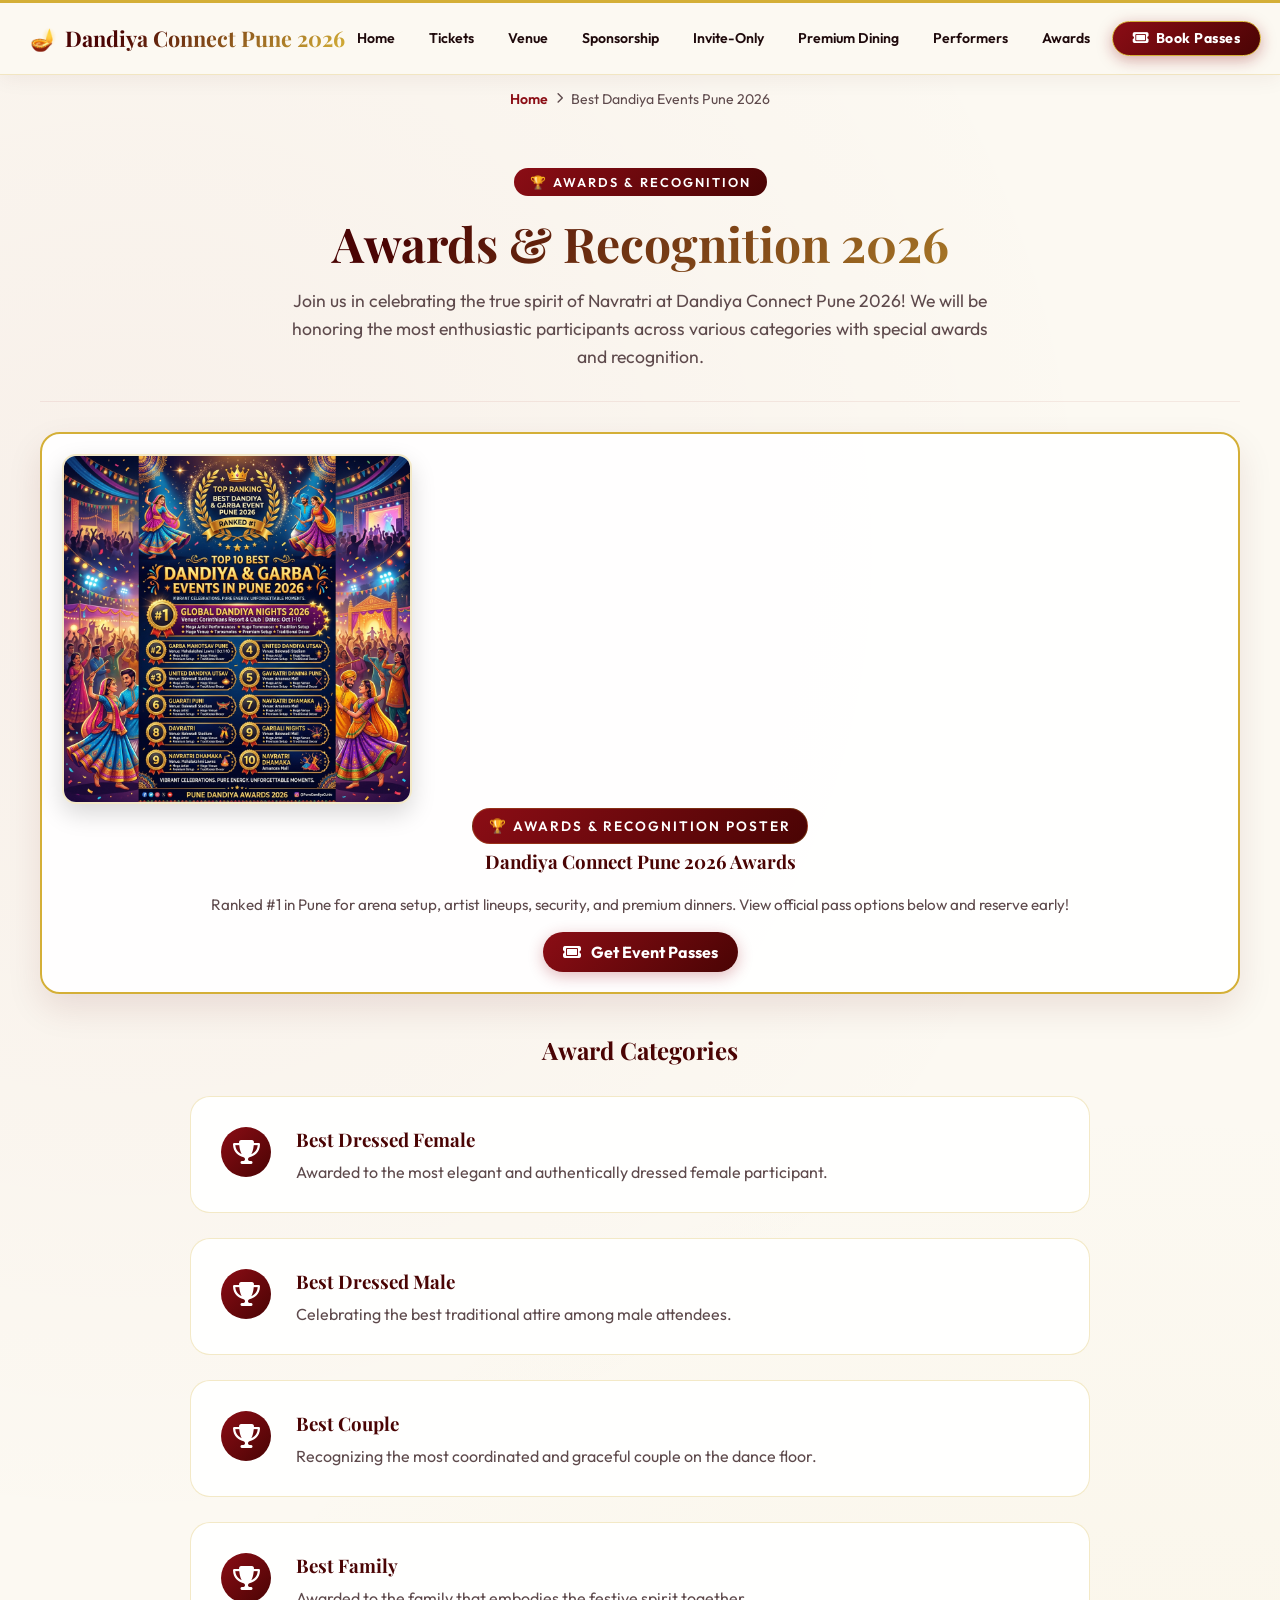
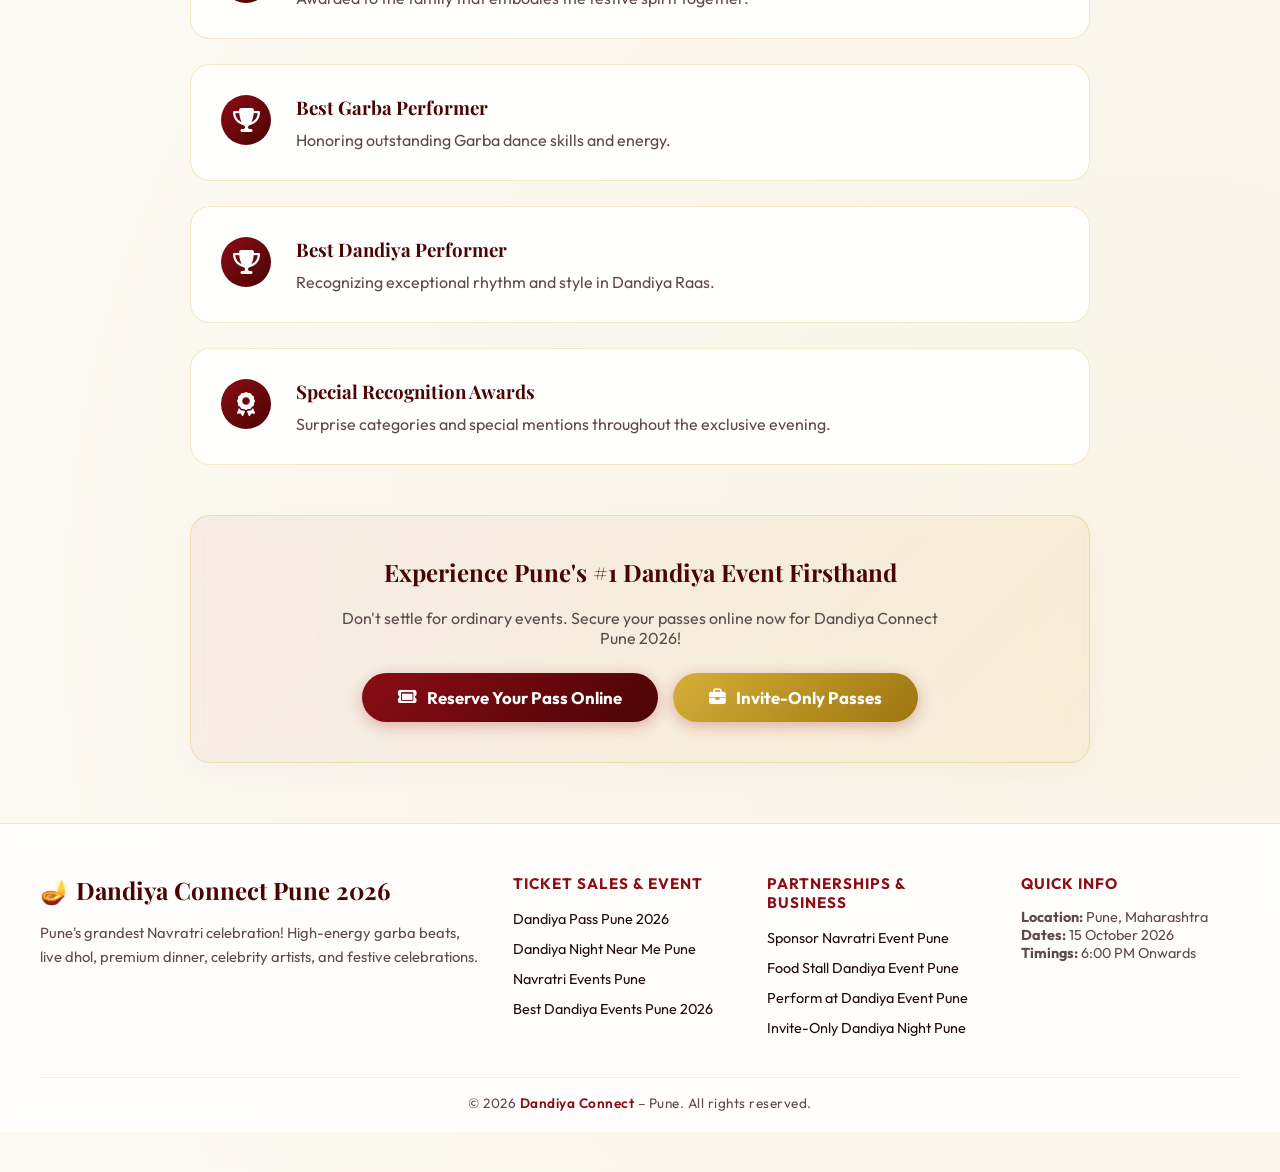
==== commit 541f5f05: "Update website based on revision notes" ====
--- a/best-dandiya-events-pune-2026.html
+++ b/best-dandiya-events-pune-2026.html
@@ -5,7 +5,7 @@
     <meta charset="UTF-8">
     <meta name="viewport" content="width=device-width, initial-scale=1.0">
     <title>Best Dandiya Events Pune 2026 | Top Garba Celebrations & Rankings</title>
-    <meta name="description" content="Discover why Dandiya Connect is ranked among the best Dandiya events in Pune 2026. Unmatched sound, celebrity artists, 100% family safety, and gourmet food court.">
+    <meta name="description" content="Discover why Dandiya Connect is ranked among the best Dandiya events in Pune 2026. Unmatched sound, celebrity artists, 100% family safety, and gourmet premium dinner.">
     
     <!-- Import Google Fonts & FontAwesome -->
     <link rel="preconnect" href="https://fonts.googleapis.com">
@@ -91,7 +91,7 @@
     <nav class="festive-nav">
         <div class="nav-container">
             <a href="index.html" class="nav-brand">
-                🪔 <span>Dandiya Connect 2026</span>
+                🪔 <span>Dandiya Connect Pune 2026</span>
             </a>
             <button class="mobile-toggle" id="mobileToggle" aria-label="Toggle navigation">
                 <i class="fa-solid fa-bars"></i>
@@ -101,10 +101,10 @@
                 <li><a href="tickets.html" class="nav-link">Tickets</a></li>
                 <li><a href="venue.html" class="nav-link">Venue</a></li>
                 <li><a href="sponsorship.html" class="nav-link">Sponsorship</a></li>
-                <li><a href="corporate-bookings.html" class="nav-link">Corporate</a></li>
-                <li><a href="food-stalls-vendors.html" class="nav-link">Food Stalls</a></li>
+                <li><a href="corporate-bookings.html" class="nav-link">Invite-Only</a></li>
+                <li><a href="food-stalls-vendors.html" class="nav-link">Premium Dining</a></li>
                 <li><a href="performers-artists.html" class="nav-link">Performers</a></li>
-                <li><a href="navratri-events-pune.html" class="nav-link">Guide</a></li>
+                <li><a href="navratri-events-pune.html" class="nav-link">Awards</a></li>
                 <li><a href="tickets.html" class="nav-link nav-cta"><i class="fa-solid fa-ticket me-1"></i> Book Passes</a></li>
             </ul>
         </div>
@@ -122,22 +122,22 @@
 
             <!-- Hero Section -->
             <section class="subpage-hero">
-                <span class="hero-badge">🏆 Ranked #1 Garba Celebration</span>
-                <h1>Best Dandiya Events Pune 2026</h1>
-                <p>Searching for the top rated Garba celebrations in Pune? Here is why **Dandiya Connect 2026** is the undisputed #1 choice for families, couples, corporate groups, and youth!</p>
+                <span class="hero-badge">🏆 Awards & Recognition</span>
+                <h1>Awards & Recognition 2026</h1>
+                <p>Join us in celebrating the true spirit of Navratri at Dandiya Connect Pune 2026! We will be honoring the most enthusiastic participants across various categories with special awards and recognition.</p>
             </section>
 
             <!-- Official Event Poster Banner -->
             <div class="official-poster-card reveal">
                 <div class="d-flex flex-column flex-lg-row align-items-center gap-4 text-start">
                     <div style="flex: 1; max-width: 350px; text-align: center;">
-                        <img src="images/best_events_poster.png" alt="Best Dandiya Events Pune 2026 Ranking Poster" style="width: 100%; border-radius: 14px; border: 2px solid var(--card-border);">
+                        <img src="images/best_events_poster.png" alt="Awards Poster" style="width: 100%; border-radius: 14px; border: 2px solid var(--card-border);">
                     </div>
                     <div style="flex: 1.5;">
-                        <span class="badge-festive mb-2 d-inline-block">🏆 PUNE #1 DANDIYA RANKING POSTER</span>
-                        <h3 style="font-family: 'Playfair Display', serif; color: var(--festive-crimson); margin-top: 5px;">Top 10 Dandiya Night Rankings Pune 2026</h3>
+                        <span class="badge-festive mb-2 d-inline-block">🏆 AWARDS & RECOGNITION POSTER</span>
+                        <h3 style="font-family: 'Playfair Display', serif; color: var(--festive-crimson); margin-top: 5px;">Dandiya Connect Pune 2026 Awards</h3>
                         <p style="color: var(--text-muted); line-height: 1.6; font-size: 0.95rem; margin-bottom: 15px;">
-                            Ranked #1 in Pune for arena setup, artist lineups, security, and food courts. View official pass options below and reserve early!
+                            Ranked #1 in Pune for arena setup, artist lineups, security, and premium dinners. View official pass options below and reserve early!
                         </p>
                         <a href="tickets.html" class="btn-festive d-inline-block" style="text-decoration: none; padding: 10px 20px;">
                             <i class="fa-solid fa-ticket me-1"></i> Get Event Passes
@@ -149,88 +149,63 @@
             <!-- Ranking Factors List -->
             <div style="max-width: 900px; margin: 40px auto 0;">
                 
-                <div class="ranking-card reveal">
-                    <div class="ranking-num">1</div>
-                    <div>
-                        <h3 style="font-family:'Playfair Display', serif; color:var(--festive-crimson); margin:0 0 10px;">World-Class Concert Arena Sound & LED FX</h3>
-                        <p style="color:var(--text-muted); line-height:1.6; margin:0;">Featuring concert-grade line-array sound systems, moving head beam lights, 40ft LED screen backdrop, and traditional festive stage decor designed by top festival producers.</p>
+                <div style="margin-top:40px;">
+                <h2 style="font-family:'Playfair Display', serif; color:var(--festive-crimson); text-align:center; margin-bottom: 30px;">Award Categories</h2>
+                
+                <div class="ranking-card reveal">
+                    <div class="ranking-num"><i class="fa-solid fa-trophy" style="font-size: 1.5rem;"></i></div>
+                    <div>
+                        <h3 style="font-family:'Playfair Display', serif; color:var(--festive-crimson); margin:0 0 10px;">Best Dressed Female</h3>
+                        <p style="color:var(--text-muted); margin:0;">Awarded to the most elegant and authentically dressed female participant.</p>
                     </div>
                 </div>
 
                 <div class="ranking-card reveal reveal-d1">
-                    <div class="ranking-num">2</div>
-                    <div>
-                        <h3 style="font-family:'Playfair Display', serif; color:var(--festive-crimson); margin:0 0 10px;">100% Women & Family Safe Environment</h3>
-                        <p style="color:var(--text-muted); line-height:1.6; margin:0;">Strict bouncer security, female security marshals, mandatory ticket QR validation, 24/7 CCTV coverage, and zero-tolerance policy for misbehavior.</p>
+                    <div class="ranking-num"><i class="fa-solid fa-trophy" style="font-size: 1.5rem;"></i></div>
+                    <div>
+                        <h3 style="font-family:'Playfair Display', serif; color:var(--festive-crimson); margin:0 0 10px;">Best Dressed Male</h3>
+                        <p style="color:var(--text-muted); margin:0;">Celebrating the best traditional attire among male attendees.</p>
                     </div>
                 </div>
 
                 <div class="ranking-card reveal reveal-d2">
-                    <div class="ranking-num">3</div>
-                    <div>
-                        <h3 style="font-family:'Playfair Display', serif; color:var(--festive-crimson); margin:0 0 10px;">Celebrity Lineup & Authentic Gujarati Bands</h3>
-                        <p style="color:var(--text-muted); line-height:1.6; margin:0;">Bringing famous Gujarati Garba singers, live Puneri Dhol troupes, and fusion DJs to keep your dance energy peak all night long.</p>
+                    <div class="ranking-num"><i class="fa-solid fa-trophy" style="font-size: 1.5rem;"></i></div>
+                    <div>
+                        <h3 style="font-family:'Playfair Display', serif; color:var(--festive-crimson); margin:0 0 10px;">Best Couple</h3>
+                        <p style="color:var(--text-muted); margin:0;">Recognizing the most coordinated and graceful couple on the dance floor.</p>
                     </div>
                 </div>
 
                 <div class="ranking-card reveal reveal-d3">
-                    <div class="ranking-num">4</div>
-                    <div>
-                        <h3 style="font-family:'Playfair Display', serif; color:var(--festive-crimson); margin:0 0 10px;">Gourmet Food Village & Flea Bazaar</h3>
-                        <p style="color:var(--text-muted); line-height:1.6; margin:0;">Over 25+ curated food stalls offering authentic street food, mocktails, ice creams, chaats, and traditional Garba accessories.</p>
-                    </div>
-                </div>
-
-                <div class="ranking-card reveal">
-                    <div class="ranking-num">5</div>
-                    <div>
-                        <h3 style="font-family:'Playfair Display', serif; color:var(--festive-crimson); margin:0 0 10px;">Instant WhatsApp E-Ticket & Free Dandiya Sticks</h3>
-                        <p style="color:var(--text-muted); line-height:1.6; margin:0;">Seamless digital pass generation delivered right to your smartphone with free wooden dandiya sticks at entry.</p>
-                    </div>
-                </div>
-
-            </div>
-
-            <!-- Comparison Table -->
-            <div class="dandiya-card reveal" style="margin-top: 40px;">
-                <h3 style="font-family:'Playfair Display', serif; color:var(--festive-crimson); margin-top:0; text-align:center;">Dandiya Connect vs Other Pune Events</h3>
-                <div class="comp-table-wrap">
-                    <table class="comp-table">
-                        <thead>
-                            <tr>
-                                <th>Feature / Criterion</th>
-                                <th>Dandiya Connect Pune 2026</th>
-                                <th>Generic Club Parties</th>
-                                <th>Local Society Garba</th>
-                            </tr>
-                        </thead>
-                        <tbody>
-                            <tr>
-                                <td><strong>Arena Capacity & Stage</strong></td>
-                                <td>10,000+ Open Air Arena</td>
-                                <td>Small Indoor Club</td>
-                                <td>Limited Complex Ground</td>
-                            </tr>
-                            <tr>
-                                <td><strong>Live Dhol & Gujarati Band</strong></td>
-                                <td><i class="fa-solid fa-check text-success"></i> Authentic Live Band</td>
-                                <td><i class="fa-solid fa-xmark text-danger"></i> Recorded Audio Only</td>
-                                <td><i class="fa-solid fa-xmark text-danger"></i> Local Speakers</td>
-                            </tr>
-                            <tr>
-                                <td><strong>Security & Family Safety</strong></td>
-                                <td><i class="fa-solid fa-check text-success"></i> Multi-tier CCTV & Female Security</td>
-                                <td><i class="fa-solid fa-xmark text-danger"></i> Variable Safety</td>
-                                <td><i class="fa-solid fa-check text-success"></i> Basic Security</td>
-                            </tr>
-                            <tr>
-                                <td><strong>Food & Beverage Stalls</strong></td>
-                                <td><i class="fa-solid fa-check text-success"></i> 25+ Gourmet Food Stalls</td>
-                                <td><i class="fa-solid fa-xmark text-danger"></i> Limited Club Menu</td>
-                                <td><i class="fa-solid fa-xmark text-danger"></i> No Stalls</td>
-                            </tr>
-                        </tbody>
-                    </table>
+                    <div class="ranking-num"><i class="fa-solid fa-trophy" style="font-size: 1.5rem;"></i></div>
+                    <div>
+                        <h3 style="font-family:'Playfair Display', serif; color:var(--festive-crimson); margin:0 0 10px;">Best Family</h3>
+                        <p style="color:var(--text-muted); margin:0;">Awarded to the family that embodies the festive spirit together.</p>
+                    </div>
+                </div>
+
+                <div class="ranking-card reveal">
+                    <div class="ranking-num"><i class="fa-solid fa-trophy" style="font-size: 1.5rem;"></i></div>
+                    <div>
+                        <h3 style="font-family:'Playfair Display', serif; color:var(--festive-crimson); margin:0 0 10px;">Best Garba Performer</h3>
+                        <p style="color:var(--text-muted); margin:0;">Honoring outstanding Garba dance skills and energy.</p>
+                    </div>
+                </div>
+
+                <div class="ranking-card reveal">
+                    <div class="ranking-num"><i class="fa-solid fa-trophy" style="font-size: 1.5rem;"></i></div>
+                    <div>
+                        <h3 style="font-family:'Playfair Display', serif; color:var(--festive-crimson); margin:0 0 10px;">Best Dandiya Performer</h3>
+                        <p style="color:var(--text-muted); margin:0;">Recognizing exceptional rhythm and style in Dandiya Raas.</p>
+                    </div>
+                </div>
+
+                <div class="ranking-card reveal">
+                    <div class="ranking-num"><i class="fa-solid fa-award" style="font-size: 1.5rem;"></i></div>
+                    <div>
+                        <h3 style="font-family:'Playfair Display', serif; color:var(--festive-crimson); margin:0 0 10px;">Special Recognition Awards</h3>
+                        <p style="color:var(--text-muted); margin:0;">Surprise categories and special mentions throughout the exclusive evening.</p>
+                    </div>
                 </div>
             </div>
 
@@ -240,7 +215,7 @@
                 <p style="color: var(--text-muted); max-width: 600px; margin: 10px auto 25px;">Don't settle for ordinary events. Secure your passes online now for Dandiya Connect Pune 2026!</p>
                 <div style="display:flex; gap:15px; justify-content:center; flex-wrap:wrap;">
                     <a href="tickets.html" class="btn-festive" style="padding: 14px 36px; font-size: 1.05rem;"><i class="fa-solid fa-ticket"></i> Reserve Your Pass Online</a>
-                    <a href="corporate-bookings.html" class="btn-festive" style="padding: 14px 36px; font-size: 1.05rem; background: linear-gradient(135deg, var(--festive-gold), var(--festive-gold-dark));"><i class="fa-solid fa-briefcase"></i> Corporate Group Passes</a>
+                    <a href="corporate-bookings.html" class="btn-festive" style="padding: 14px 36px; font-size: 1.05rem; background: linear-gradient(135deg, var(--festive-gold), var(--festive-gold-dark));"><i class="fa-solid fa-briefcase"></i> Invite-Only Passes</a>
                 </div>
             </div>
 
@@ -252,8 +227,8 @@
         <div class="dandiya-container">
             <div class="footer-grid">
                 <div class="footer-brand-col">
-                    <h4>🪔 Dandiya Connect 2026</h4>
-                    <p>Pune's grandest Navratri celebration! High-energy garba beats, live dhol, food stalls, celebrity artists, and festive celebrations.</p>
+                    <h4>🪔 Dandiya Connect Pune 2026</h4>
+                    <p>Pune's grandest Navratri celebration! High-energy garba beats, live dhol, premium dinner, celebrity artists, and festive celebrations.</p>
                 </div>
                 <div class="footer-col">
                     <h5>Ticket Sales & Event</h5>
@@ -270,14 +245,14 @@
                         <li><a href="sponsorship.html">Sponsor Navratri Event Pune</a></li>
                         <li><a href="food-stalls-vendors.html">Food Stall Dandiya Event Pune</a></li>
                         <li><a href="performers-artists.html">Perform at Dandiya Event Pune</a></li>
-                        <li><a href="corporate-bookings.html">Corporate Dandiya Night Pune</a></li>
+                        <li><a href="corporate-bookings.html">Invite-Only Dandiya Night Pune</a></li>
                     </ul>
                 </div>
                 <div class="footer-col">
                     <h5>Quick Info</h5>
                     <p style="font-size:0.9rem; color: var(--text-muted);">
                         <strong>Location:</strong> Pune, Maharashtra<br>
-                        <strong>Dates:</strong> Navratri 2026<br>
+                        <strong>Dates:</strong> 15 October 2026<br>
                         <strong>Timings:</strong> 6:00 PM Onwards
                     </p>
                 </div>
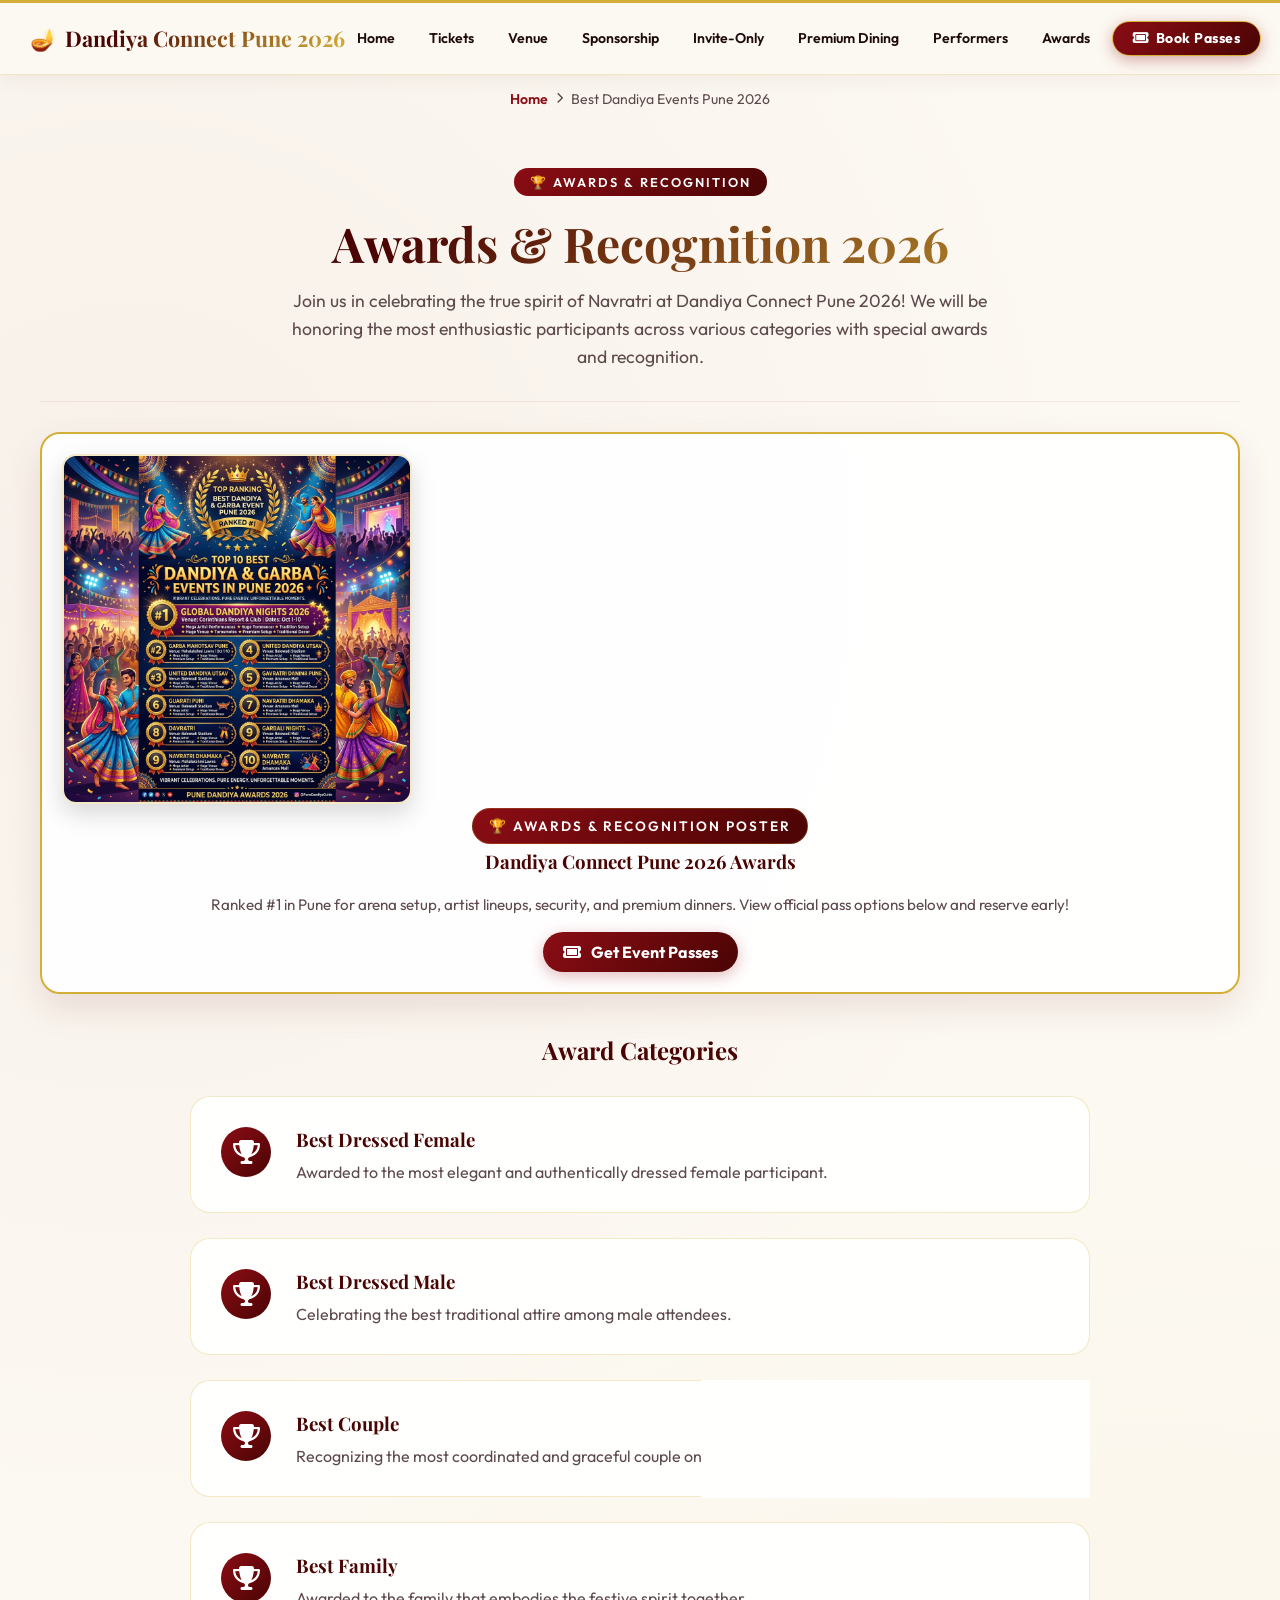
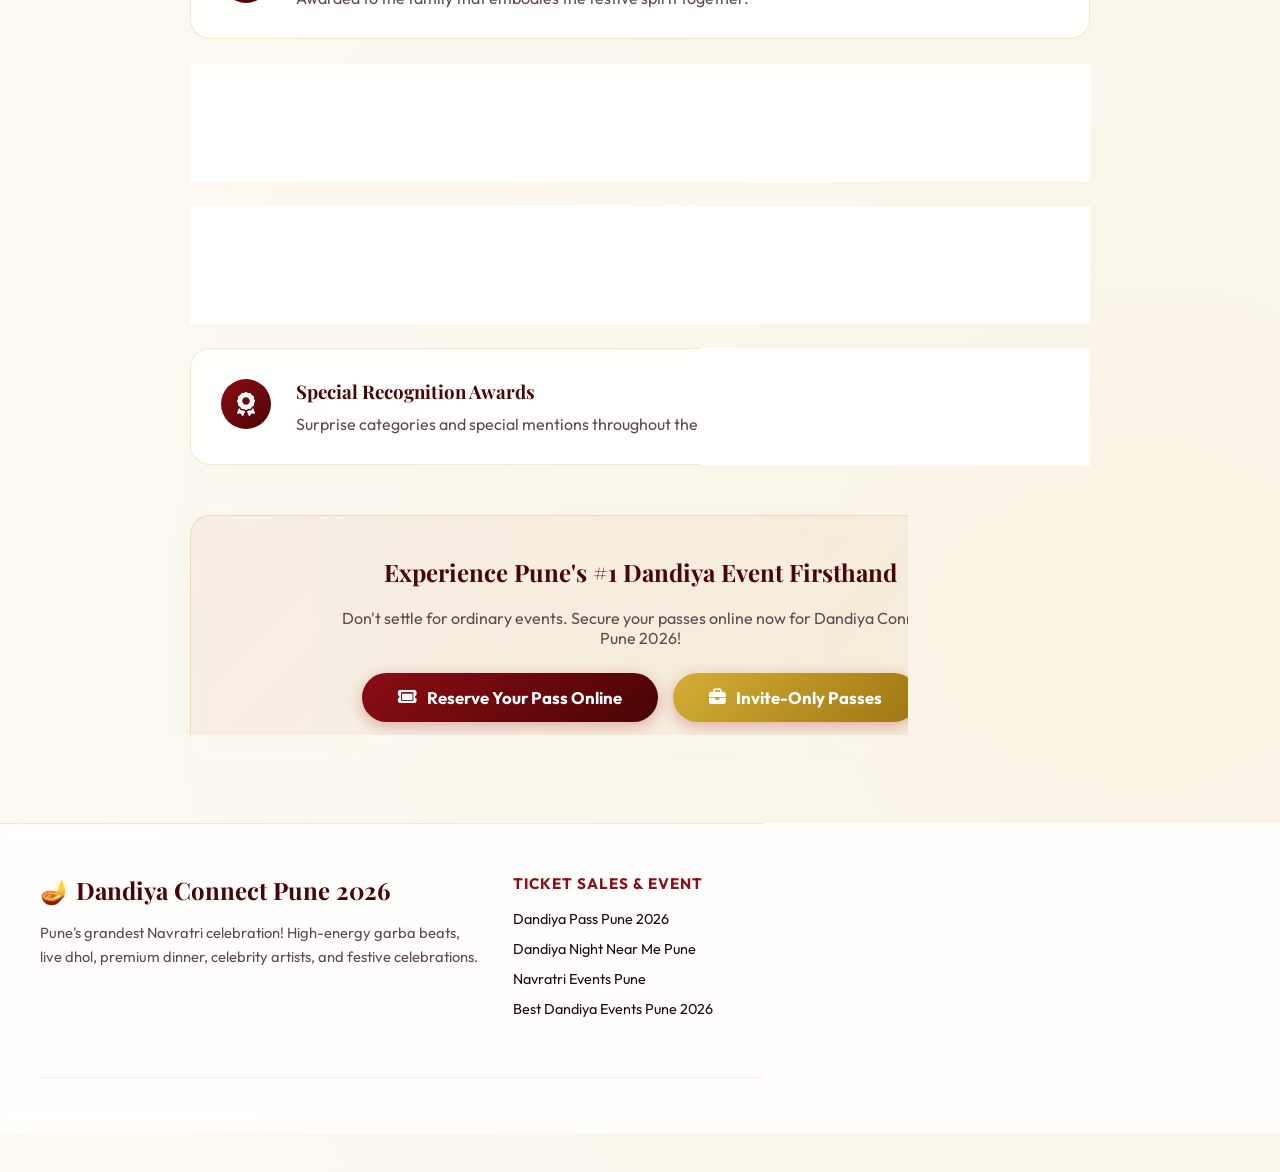
==== commit f6fdbe6f: "Apply premium and exclusive messaging, update pricing, venue, and sponsorship details" ====
--- a/best-dandiya-events-pune-2026.html
+++ b/best-dandiya-events-pune-2026.html
@@ -4,7 +4,7 @@
 <head>
     <meta charset="UTF-8">
     <meta name="viewport" content="width=device-width, initial-scale=1.0">
-    <title>Best Dandiya Events Pune 2026 | Top Garba Celebrations & Rankings</title>
+    <title>Best Dandiya Events Pune 2026 | Top Garba Celebrations & Awards & Recognition</title>
     <meta name="description" content="Discover why Dandiya Connect is ranked among the best Dandiya events in Pune 2026. Unmatched sound, celebrity artists, 100% family safety, and gourmet premium dinner.">
     
     <!-- Import Google Fonts & FontAwesome -->
@@ -243,7 +243,7 @@
                     <h5>Partnerships & Business</h5>
                     <ul class="footer-links">
                         <li><a href="sponsorship.html">Sponsor Navratri Event Pune</a></li>
-                        <li><a href="food-stalls-vendors.html">Food Stall Dandiya Event Pune</a></li>
+                        <li><a href="food-stalls-vendors.html">Premium Dining Menu</a></li>
                         <li><a href="performers-artists.html">Perform at Dandiya Event Pune</a></li>
                         <li><a href="corporate-bookings.html">Invite-Only Dandiya Night Pune</a></li>
                     </ul>
